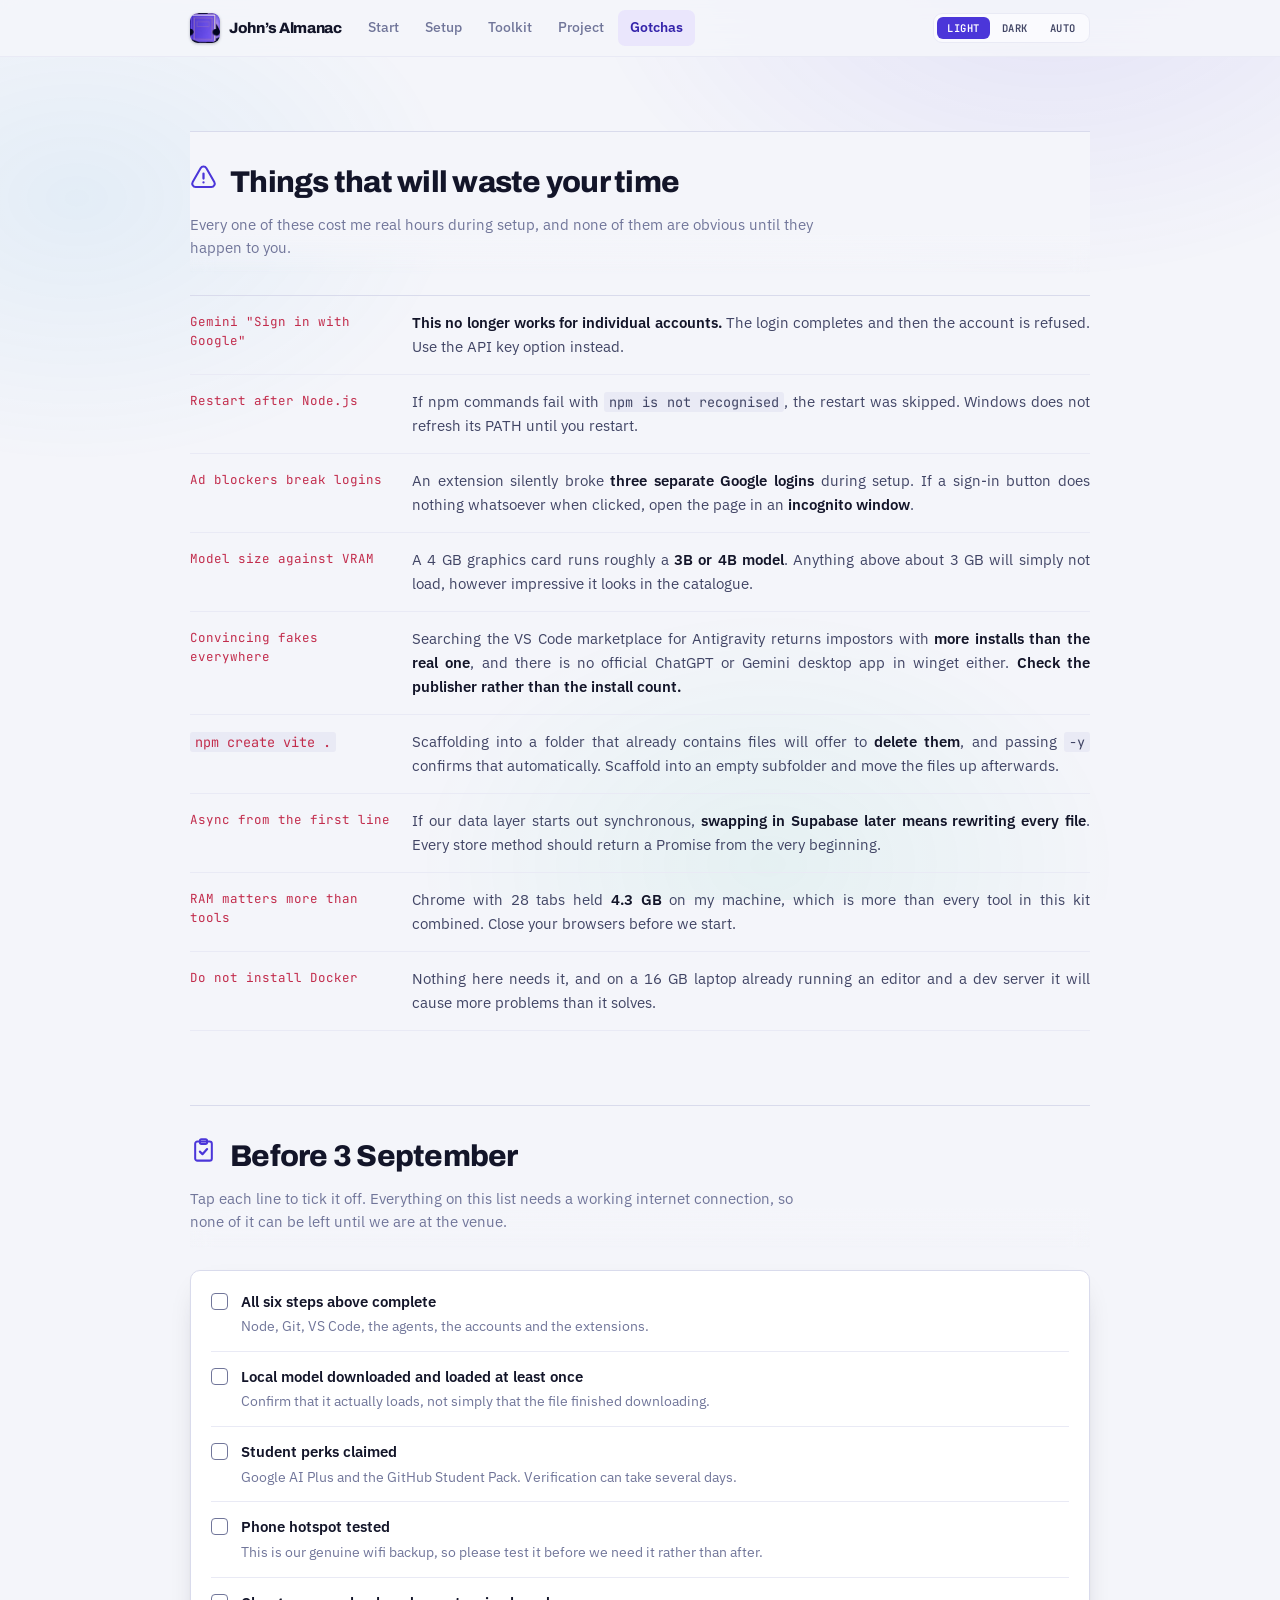
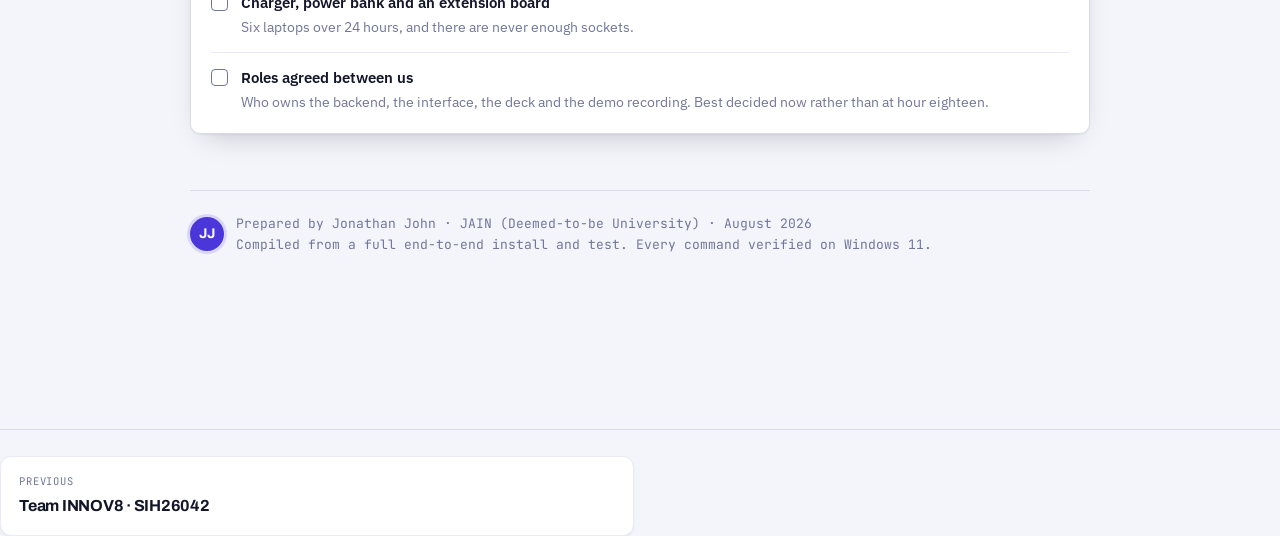
==== gotchas.html @ 38671e33 "Show the reader on phones too It was hidden below 880px on the assumption a phone needed the width f" ====
<!doctype html>
<html lang="en" data-theme="light">
<head>
<meta charset="utf-8">
<meta name="viewport" content="width=device-width, initial-scale=1">
<title>Things that will waste your time</title>
<meta name="description" content="The traps that cost hours, and the checklist to clear before the hackathon starts.">
<meta name="author" content="Jonathan John">
<meta name="color-scheme" content="light dark">
<link rel="canonical" href="https://jonathanjohn95001.github.io/sih-team-kit/gotchas.html">
<meta property="og:type" content="website">
<meta property="og:site_name" content="John’s Almanac">
<meta property="og:url" content="https://jonathanjohn95001.github.io/sih-team-kit/gotchas.html">
<meta property="og:title" content="John’s Almanac · Gotchas">
<meta property="og:description" content="The traps that quietly eat a hackathon, and the checklist to clear before the clock starts.">
<meta property="og:image" content="https://jonathanjohn95001.github.io/sih-team-kit/assets/gotchas.jpg">
<meta property="og:image:secure_url" content="https://jonathanjohn95001.github.io/sih-team-kit/assets/gotchas.jpg">
<meta property="og:image:type" content="image/jpeg">
<meta property="og:image:width" content="1200">
<meta property="og:image:height" content="1200">
<meta property="og:image:alt" content="John’s Almanac, a universal hackathon setup guide">
<meta name="twitter:card" content="summary_large_image">
<meta name="twitter:title" content="John’s Almanac · Gotchas">
<meta name="twitter:description" content="The traps that quietly eat a hackathon, and the checklist to clear before the clock starts.">
<meta name="twitter:image" content="https://jonathanjohn95001.github.io/sih-team-kit/assets/gotchas-wide.jpg">
<meta name="theme-color" content="#0F1124">
<link rel="icon" type="image/png" href="./assets/favicon.png">
<link rel="apple-touch-icon" href="./assets/logo.png">
<link rel="preconnect" href="https://fonts.googleapis.com">
<link rel="preconnect" href="https://fonts.gstatic.com" crossorigin>
<link rel="stylesheet" href="https://fonts.googleapis.com/css2?family=Archivo:wght@500;600;700;800&family=IBM+Plex+Sans:ital,wght@0,400;0,500;0,600;1,400&family=JetBrains+Mono:wght@400;500;600&display=swap">
<link rel="stylesheet" href="./assets/almanac.css?v=388b3c0a">
<style>
  /* The masthead backdrop is 100vw, which counts the scrollbar, so
     without this the page scrolls sideways by the scrollbar width. */
  *,*::before,*::after { box-sizing:border-box; }
  html { -webkit-text-size-adjust:100%; overflow-x:clip; }
  body { margin:0; overflow-x:clip; }
  img { max-width:100%; }
</style>
<script>
/* Before first paint, so no flash of the wrong theme. */
(function () {
  var m; try { m = localStorage.getItem('almanac-theme'); } catch (e) {}
  if (m !== 'auto') document.documentElement.setAttribute('data-theme', m === 'dark' ? 'dark' : 'light');
})();
</script>
</head>
<body>

<svg width="0" height="0" style="position:absolute" aria-hidden="true"><defs>
  <symbol id="s-trap" viewBox="0 0 24 24"><path d="M9.4 4.6a3 3 0 0 1 5.2 0l7 12.2a3 3 0 0 1-2.6 4.5H5a3 3 0 0 1-2.6-4.5Z" fill="none" stroke="currentColor" stroke-width="1.8" stroke-linejoin="round"/><path d="M12 9.4v4.4M12 17.2v.1" fill="none" stroke="currentColor" stroke-width="2" stroke-linecap="round"/></symbol>
  <symbol id="s-clip" viewBox="0 0 24 24"><rect x="4.6" y="4" width="14.8" height="17" rx="2" fill="none" stroke="currentColor" stroke-width="1.8"/><rect x="8.8" y="1.9" width="6.4" height="4.2" rx="1.4" fill="none" stroke="currentColor" stroke-width="1.8"/><path d="m8.8 13 2.3 2.3 4.1-4.6" fill="none" stroke="currentColor" stroke-width="1.9" stroke-linecap="round" stroke-linejoin="round"/></symbol>
</defs></svg>

<div class="topbar">
  <div class="topbar-in">
    <a class="mark" href="./"><img src="./assets/logo-64.png" alt="" width="30" height="30" decoding="async">John&rsquo;s Almanac</a>
    <nav class="nav">
      <a href="./">Start</a>
      <a href="./setup.html">Setup</a>
      <a href="./toolkit.html">Toolkit</a>
      <a href="./project.html">Project</a>
      <a href="./gotchas.html" aria-current="page">Gotchas</a>
    </nav>
    <div class="themer" role="group" aria-label="Colour theme">
      <button type="button" data-set="light" aria-pressed="true">Light</button>
      <button type="button" data-set="dark"  aria-pressed="false">Dark</button>
      <button type="button" data-set="auto"  aria-pressed="false">Auto</button>
    </div>
  </div>
</div>

<div class="wrap">
  <div class="shead" id="gotchas">
    <h2><svg class="sico"><use href="#s-trap"/></svg> Things that will waste your time</h2>
    <p>Every one of these cost me real hours during setup, and none of them are obvious until they happen to you.</p>
  </div>

  <div class="gotchas">
    <div class="gotcha"><div class="gk">Gemini "Sign in with Google"</div><div class="gv"><b>This no longer works for individual accounts.</b> The login completes and then the account is refused. Use the API key option instead.</div></div>
    <div class="gotcha"><div class="gk">Restart after Node.js</div><div class="gv">If npm commands fail with <code>npm is not recognised</code>, the restart was skipped. Windows does not refresh its PATH until you restart.</div></div>
    <div class="gotcha"><div class="gk">Ad blockers break logins</div><div class="gv">An extension silently broke <b>three separate Google logins</b> during setup. If a sign-in button does nothing whatsoever when clicked, open the page in an <b>incognito window</b>.</div></div>
    <div class="gotcha"><div class="gk">Model size against VRAM</div><div class="gv">A 4 GB graphics card runs roughly a <b>3B or 4B model</b>. Anything above about 3 GB will simply not load, however impressive it looks in the catalogue.</div></div>
    <div class="gotcha"><div class="gk">Convincing fakes everywhere</div><div class="gv">Searching the VS Code marketplace for Antigravity returns impostors with <b>more installs than the real one</b>, and there is no official ChatGPT or Gemini desktop app in winget either. <b>Check the publisher rather than the install count.</b></div></div>
    <div class="gotcha"><div class="gk"><code>npm create vite .</code></div><div class="gv">Scaffolding into a folder that already contains files will offer to <b>delete them</b>, and passing <code>-y</code> confirms that automatically. Scaffold into an empty subfolder and move the files up afterwards.</div></div>
    <div class="gotcha"><div class="gk">Async from the first line</div><div class="gv">If our data layer starts out synchronous, <b>swapping in Supabase later means rewriting every file</b>. Every store method should return a Promise from the very beginning.</div></div>
    <div class="gotcha"><div class="gk">RAM matters more than tools</div><div class="gv">Chrome with 28 tabs held <b>4.3 GB</b> on my machine, which is more than every tool in this kit combined. Close your browsers before we start.</div></div>
    <div class="gotcha"><div class="gk">Do not install Docker</div><div class="gv">Nothing here needs it, and on a 16 GB laptop already running an editor and a dev server it will cause more problems than it solves.</div></div>
  </div>




  <div class="shead" id="checklist">
    <h2><svg class="sico"><use href="#s-clip"/></svg> Before 3 September</h2>
    <p>Tap each line to tick it off. Everything on this list needs a working internet connection, so none of it can be left until we are at the venue.</p>
  </div>

  <div class="final" id="finalList">
    <div class="fitem" data-f="1"><span class="fbox">✓</span><span class="flabel"><b>All six steps above complete</b><span class="why">Node, Git, VS Code, the agents, the accounts and the extensions.</span></span></div>
    <div class="fitem" data-f="2"><span class="fbox">✓</span><span class="flabel"><b>Local model downloaded and loaded at least once</b><span class="why">Confirm that it actually loads, not simply that the file finished downloading.</span></span></div>
    <div class="fitem" data-f="3"><span class="fbox">✓</span><span class="flabel"><b>Student perks claimed</b><span class="why">Google AI Plus and the GitHub Student Pack. Verification can take several days.</span></span></div>
    <div class="fitem" data-f="4"><span class="fbox">✓</span><span class="flabel"><b>Phone hotspot tested</b><span class="why">This is our genuine wifi backup, so please test it before we need it rather than after.</span></span></div>
    <div class="fitem" data-f="5"><span class="fbox">✓</span><span class="flabel"><b>Charger, power bank and an extension board</b><span class="why">Six laptops over 24 hours, and there are never enough sockets.</span></span></div>
    <div class="fitem" data-f="6"><span class="fbox">✓</span><span class="flabel"><b>Roles agreed between us</b><span class="why">Who owns the backend, the interface, the deck and the demo recording. Best decided now rather than at hour eighteen.</span></span></div>
  </div>

  <div class="foot">
    <span class="avatar">JJ</span>
    <p>Prepared by Jonathan John · JAIN (Deemed-to-be University) · August 2026<br>Compiled from a full end-to-end install and test. Every command verified on Windows 11.</p>
  </div>

</div>


<script>
(function () {
  var root = document.documentElement;
  var btns = document.querySelectorAll('.themer button');
  function paint(mode) {
    if (mode === 'auto') root.removeAttribute('data-theme');
    else root.setAttribute('data-theme', mode);
    btns.forEach(function (b) { b.setAttribute('aria-pressed', String(b.dataset.set === mode)); });
  }
  btns.forEach(function (b) {
    b.addEventListener('click', function () {
      paint(b.dataset.set);
      /* only a real click is remembered, so the default stays light */
      try { localStorage.setItem('almanac-theme', b.dataset.set); } catch (e) {}
    });
  });
  var saved;
  try { saved = localStorage.getItem('almanac-theme'); } catch (e) {}
  paint(saved === 'auto' || saved === 'dark' ? saved : 'light');
})();
</script>
<script>
(function () {
  var reduce = matchMedia('(prefers-reduced-motion: reduce)').matches;
  var root = document.documentElement;

  /* Spotlight - one listener for the whole page, coalesced into a frame. */
  var pending = null;
  document.addEventListener('pointermove', function (e) {
    var card = e.target.closest && e.target.closest('.mini, .tile');
    if (!card) return;
    pending = [card, e];
    requestAnimationFrame(function () {
      if (!pending) return;
      var c = pending[0], ev = pending[1], r = c.getBoundingClientRect();
      var px = (ev.clientX - r.left) / r.width, py = (ev.clientY - r.top) / r.height;
      c.style.setProperty('--mx', (px * 100) + '%');
      c.style.setProperty('--my', (py * 100) + '%');
      if (!reduce) {
        /* +-5 degrees. Enough to read as depth, not enough to hurt the text. */
        c.style.setProperty('--ry', ((px - 0.5) * 10).toFixed(2) + 'deg');
        c.style.setProperty('--rx', ((0.5 - py) * 10).toFixed(2) + 'deg');
      }
      pending = null;
    });
  }, {passive: true});

  document.addEventListener('pointerout', function (e) {
    var card = e.target.closest && e.target.closest('.mini, .tile');
    if (!card || card.contains(e.relatedTarget)) return;
    card.style.setProperty('--rx', '0deg');
    card.style.setProperty('--ry', '0deg');
  }, {passive: true});

  /* Reveal - only ever hides things when we can also reveal them. */
  /* Same reasoning: no reveal-on-scroll on a phone. */
  if (reduce || innerWidth < 760 || !('IntersectionObserver' in window)) return;
  root.classList.add('js-reveal');
  var items = document.querySelectorAll('.mini, .stepcard, .dstep, .wrow');
  items.forEach(function (el) { el.classList.add('rv'); });
  var io = new IntersectionObserver(function (entries) {
    entries.forEach(function (en) {
      if (!en.isIntersecting) return;
      en.target.classList.add('in');
      io.unobserve(en.target);
    });
  }, {rootMargin: '0px 0px -8% 0px', threshold: 0.06});
  items.forEach(function (el) { io.observe(el); });

  /* Anything already on screen at load should not wait to fade in. */
  requestAnimationFrame(function () {
    items.forEach(function (el) {
      if (el.getBoundingClientRect().top < innerHeight) el.classList.add('in');
    });
  });
})();
</script>
<script>
/* Swap roles by dragging, or by tapping one name then another.
   Both exist because drag and drop does nothing on a touchscreen, and
   this page is read on phones as much as laptops. */
(function () {
  var table = document.getElementById('roles');
  if (!table) return;                       /* other pages share this bundle */

  var KEY = 'innov8-roles';
  var cells = [].slice.call(table.querySelectorAll('.who'));
  var start = cells.map(function (c) { return c.textContent; });
  var picked = null;

  function save() {
    try { localStorage.setItem(KEY, JSON.stringify(cells.map(function (c) { return c.textContent; }))); } catch (e) {}
  }
  function restore() {
    var v; try { v = JSON.parse(localStorage.getItem(KEY) || 'null'); } catch (e) {}
    if (Array.isArray(v) && v.length === cells.length &&
        v.slice().sort().join() === start.slice().sort().join()) {
      cells.forEach(function (c, i) { c.textContent = v[i]; });
    }
  }
  function swap(a, b) {
    if (!a || !b || a === b) return;
    var t = a.textContent; a.textContent = b.textContent; b.textContent = t;
    save();
  }
  function clearPick() {
    if (picked) picked.classList.remove('picked');
    picked = null;
  }

  cells.forEach(function (cell) {
    cell.addEventListener('click', function () {
      if (!picked) { picked = cell; cell.classList.add('picked'); return; }
      swap(picked, cell); clearPick();
    });

    cell.addEventListener('dragstart', function (e) {
      picked = cell; cell.classList.add('dragging');
      e.dataTransfer.effectAllowed = 'move';
      e.dataTransfer.setData('text/plain', cell.dataset.slot);
    });
    cell.addEventListener('dragend', function () {
      cell.classList.remove('dragging'); clearPick();
      cells.forEach(function (c) { c.classList.remove('over'); });
    });
    cell.addEventListener('dragover', function (e) {
      e.preventDefault(); e.dataTransfer.dropEffect = 'move'; cell.classList.add('over');
    });
    cell.addEventListener('dragleave', function () { cell.classList.remove('over'); });
    cell.addEventListener('drop', function (e) {
      e.preventDefault(); cell.classList.remove('over');
      swap(picked, cell); clearPick();
    });
  });

  document.getElementById('rolesReset').addEventListener('click', function () {
    cells.forEach(function (c, i) { c.textContent = start[i]; });
    clearPick(); save();
  });

  restore();
})();
</script>

  <nav class="pager">
    <a class="pg pg-prev" href="./project.html"><span>Previous</span><b>Team INNOV8 · SIH26042</b></a>
  </nav>

</div>

<script>

/* Runs before first paint so the page never flashes the wrong theme.
   Default is light; "auto" (follow the OS) is opt-in via the toggle. */
(function () {
  var m;
  try { m = localStorage.getItem('almanac-theme'); } catch (e) {}
  if (m !== 'auto') document.documentElement.setAttribute('data-theme', m === 'dark' ? 'dark' : 'light');
})();

</script>
<script>

(function () {
  var root = document.documentElement;
  var btns = document.querySelectorAll('.themer button');
  function paint(mode) {
    if (mode === 'auto') root.removeAttribute('data-theme');
    else root.setAttribute('data-theme', mode);
    btns.forEach(function (b) { b.setAttribute('aria-pressed', String(b.dataset.set === mode)); });
  }
  btns.forEach(function (b) {
    b.addEventListener('click', function () {
      paint(b.dataset.set);
      /* only a real click is remembered, so the default stays light */
      try { localStorage.setItem('almanac-theme', b.dataset.set); } catch (e) {}
    });
  });
  var saved;
  try { saved = localStorage.getItem('almanac-theme'); } catch (e) {}
  paint(saved === 'auto' || saved === 'dark' ? saved : 'light');
})();

</script>
<script>

(function () {
  var reduce = matchMedia('(prefers-reduced-motion: reduce)').matches;
  var root = document.documentElement;

  /* Spotlight - one listener for the whole page, coalesced into a frame. */
  var pending = null;
  document.addEventListener('pointermove', function (e) {
    var card = e.target.closest && e.target.closest('.mini, .tile');
    if (!card) return;
    pending = [card, e];
    requestAnimationFrame(function () {
      if (!pending) return;
      var c = pending[0], ev = pending[1], r = c.getBoundingClientRect();
      var px = (ev.clientX - r.left) / r.width, py = (ev.clientY - r.top) / r.height;
      c.style.setProperty('--mx', (px * 100) + '%');
      c.style.setProperty('--my', (py * 100) + '%');
      if (!reduce) {
        /* +-5 degrees. Enough to read as depth, not enough to hurt the text. */
        c.style.setProperty('--ry', ((px - 0.5) * 10).toFixed(2) + 'deg');
        c.style.setProperty('--rx', ((0.5 - py) * 10).toFixed(2) + 'deg');
      }
      pending = null;
    });
  }, {passive: true});

  document.addEventListener('pointerout', function (e) {
    var card = e.target.closest && e.target.closest('.mini, .tile');
    if (!card || card.contains(e.relatedTarget)) return;
    card.style.setProperty('--rx', '0deg');
    card.style.setProperty('--ry', '0deg');
  }, {passive: true});

  /* Reveal - only ever hides things when we can also reveal them. */
  /* Same reasoning: no reveal-on-scroll on a phone. */
  if (reduce || innerWidth < 760 || !('IntersectionObserver' in window)) return;
  root.classList.add('js-reveal');
  var items = document.querySelectorAll('.mini, .stepcard, .dstep, .wrow');
  items.forEach(function (el) { el.classList.add('rv'); });
  var io = new IntersectionObserver(function (entries) {
    entries.forEach(function (en) {
      if (!en.isIntersecting) return;
      en.target.classList.add('in');
      io.unobserve(en.target);
    });
  }, {rootMargin: '0px 0px -8% 0px', threshold: 0.06});
  items.forEach(function (el) { io.observe(el); });

  /* Anything already on screen at load should not wait to fade in. */
  requestAnimationFrame(function () {
    items.forEach(function (el) {
      if (el.getBoundingClientRect().top < innerHeight) el.classList.add('in');
    });
  });
})();

</script>
<script>

/* Swap roles by dragging, or by tapping one name then another.
   Both exist because drag and drop does nothing on a touchscreen, and
   this page is read on phones as much as laptops. */
(function () {
  var table = document.getElementById('roles');
  if (!table) return;                       /* other pages share this bundle */

  var KEY = 'innov8-roles';
  var cells = [].slice.call(table.querySelectorAll('.who'));
  var start = cells.map(function (c) { return c.textContent; });
  var picked = null;

  function save() {
    try { localStorage.setItem(KEY, JSON.stringify(cells.map(function (c) { return c.textContent; }))); } catch (e) {}
  }
  function restore() {
    var v; try { v = JSON.parse(localStorage.getItem(KEY) || 'null'); } catch (e) {}
    if (Array.isArray(v) && v.length === cells.length &&
        v.slice().sort().join() === start.slice().sort().join()) {
      cells.forEach(function (c, i) { c.textContent = v[i]; });
    }
  }
  function swap(a, b) {
    if (!a || !b || a === b) return;
    var t = a.textContent; a.textContent = b.textContent; b.textContent = t;
    save();
  }
  function clearPick() {
    if (picked) picked.classList.remove('picked');
    picked = null;
  }

  cells.forEach(function (cell) {
    cell.addEventListener('click', function () {
      if (!picked) { picked = cell; cell.classList.add('picked'); return; }
      swap(picked, cell); clearPick();
    });

    cell.addEventListener('dragstart', function (e) {
      picked = cell; cell.classList.add('dragging');
      e.dataTransfer.effectAllowed = 'move';
      e.dataTransfer.setData('text/plain', cell.dataset.slot);
    });
    cell.addEventListener('dragend', function () {
      cell.classList.remove('dragging'); clearPick();
      cells.forEach(function (c) { c.classList.remove('over'); });
    });
    cell.addEventListener('dragover', function (e) {
      e.preventDefault(); e.dataTransfer.dropEffect = 'move'; cell.classList.add('over');
    });
    cell.addEventListener('dragleave', function () { cell.classList.remove('over'); });
    cell.addEventListener('drop', function (e) {
      e.preventDefault(); cell.classList.remove('over');
      swap(picked, cell); clearPick();
    });
  });

  document.getElementById('rolesReset').addEventListener('click', function () {
    cells.forEach(function (c, i) { c.textContent = start[i]; });
    clearPick(); save();
  });

  restore();
})();

</script>
</body>
</html>
---- assets/almanac.css ----
:root {
    --paper:#F4F5FA; --card:#FFFFFF; --raise:#FAFAFE;
    --ink:#131529; --ink-soft:#414565; --ink-faint:#71769A;
    --rule:#D9DBEC; --rule-soft:#E9EAF5;
    --accent:#4B36D9; --accent-ink:#3524AB; --accent-wash:#EAE6FC;
    --req:#C22C4C; --req-wash:#FBE9ED;
    --ok:#147F5C; --ok-wash:#E2F2EC;
    --term-bg:#111528; --term-ink:#DCDDF2; --term-pre:#9E8CFF;
    --mono-mark:#131529;
    --shadow-sm:0 1px 2px rgba(19,21,41,.07);
    --shadow:0 1px 2px rgba(19,21,41,.05), 0 12px 30px -16px rgba(19,21,41,.30);
    --f-display:'Archivo','Helvetica Neue',Arial,sans-serif;
    --f-body:'IBM Plex Sans',system-ui,-apple-system,'Segoe UI',sans-serif;
    --f-mono:'JetBrains Mono','IBM Plex Mono',ui-monospace,Consolas,monospace;
  }
  @media (prefers-color-scheme: dark) {
    :root:not([data-theme="light"]) {
      --paper:#0D0F1C; --card:#171A2E; --raise:#1D2138;
      --ink:#EDEEF8; --ink-soft:#B3B7D4; --ink-faint:#8085A8;
      --rule:#2A2E4A; --rule-soft:#20243B;
      --accent:#A594FF; --accent-ink:#C4B8FF; --accent-wash:#241F47;
      --req:#F0899F; --req-wash:#301A22;
      --ok:#5FC5A0; --ok-wash:#12291F;
      --term-bg:#080A18; --term-ink:#D6D8EE; --term-pre:#A594FF;
      --mono-mark:#EDEEF8;
      --shadow-sm:0 1px 2px rgba(0,0,0,.5);
      --shadow:0 1px 2px rgba(0,0,0,.5), 0 12px 30px -16px rgba(0,0,0,.8);
    }
  }
  :root[data-theme="dark"] {
    --paper:#0D0F1C; --card:#171A2E; --raise:#1D2138;
    --ink:#EDEEF8; --ink-soft:#B3B7D4; --ink-faint:#8085A8;
    --rule:#2A2E4A; --rule-soft:#20243B;
    --accent:#A594FF; --accent-ink:#C4B8FF; --accent-wash:#241F47;
    --req:#F0899F; --req-wash:#301A22;
    --ok:#5FC5A0; --ok-wash:#12291F;
    --term-bg:#080A18; --term-ink:#D6D8EE; --term-pre:#A594FF;
    --mono-mark:#EDEEF8;
    --shadow-sm:0 1px 2px rgba(0,0,0,.5);
    --shadow:0 1px 2px rgba(0,0,0,.5), 0 12px 30px -16px rgba(0,0,0,.8);
  }

  * { box-sizing:border-box; }
  html { scroll-behavior:smooth; scroll-padding-top:92px; overflow-x:clip; }
  @media (prefers-reduced-motion:reduce){ html{scroll-behavior:auto} *{transition:none!important} }

  body { margin:0; background:var(--paper); color:var(--ink); font-family:var(--f-body);
         font-size:16px; line-height:1.62; -webkit-font-smoothing:antialiased; }
  .wrap { max-width:940px; margin:0 auto; padding:0 20px 110px; }

  .logo { width:24px; height:24px; flex:0 0 auto; display:block; }
  .logo-sm { width:18px; height:18px; }
  .logo-lg { width:30px; height:30px; }
  /* card headers use a neutral outline mark so they never duplicate the
     brand logo of the first item inside the card */
  .hico { width:20px; height:20px; flex:0 0 auto; color:var(--accent); }

  /* progress */
  .topbar { position:sticky; top:0; z-index:40; background:color-mix(in srgb,var(--paper) 86%,transparent);
            backdrop-filter:blur(10px); border-bottom:1px solid var(--rule); }
  .topbar-in { max-width:940px; margin:0 auto; padding:11px 20px; display:flex; align-items:center; gap:14px; }
  .track { flex:1; height:7px; background:var(--rule-soft); border-radius:99px; overflow:hidden; }
  .bar { height:100%; width:0%; background:var(--accent); border-radius:99px; transition:width .35s ease; }
  .pct { font-family:var(--f-mono); font-size:12.5px; color:var(--ink-soft);
         font-variant-numeric:tabular-nums; white-space:nowrap; font-weight:500; }
  .reset { font-family:var(--f-mono); font-size:11px; color:var(--ink-faint); background:none;
           border:1px solid var(--rule); border-radius:4px; padding:3px 8px; cursor:pointer; }
  .reset:hover { color:var(--ink); border-color:var(--ink-faint); }


  /* theme toggle, sits in the masthead corner */
  .themer { position:absolute; top:20px; right:0; display:flex; gap:2px; padding:3px;
            border-radius:9px; background:rgba(255,255,255,.09);
            border:1px solid rgba(255,255,255,.16); z-index:2; }
  .themer button { appearance:none; border:0; cursor:pointer; background:transparent;
                   font-family:var(--f-mono); font-size:10.5px; letter-spacing:.06em;
                   text-transform:uppercase; color:rgba(237,238,248,.62);
                   padding:5px 11px; border-radius:6px; line-height:1;
                   transition:background .15s, color .15s; }
  .themer button:hover { color:#EDEEF8; }
  .themer button[aria-pressed="true"] { background:#EDEEF8; color:#131529; font-weight:600; }
  @media (max-width:640px) { .themer { position:static; margin:0 0 22px; width:max-content; } }

  /* masthead */
  .masthead {
    position:relative; padding:66px 0 54px; margin-bottom:40px; color:#EDEEF8;
    isolation:isolate;
  }
  .masthead::before {
    content:''; position:absolute; z-index:-1; inset:0;
    left:50%; width:100vw; transform:translateX(-50%);
    background:
      radial-gradient(90rem 40rem at 78% -10%, #2C1F6B 0%, transparent 62%),
      radial-gradient(60rem 30rem at 8% 110%, #1B2A6B 0%, transparent 60%),
      #0F1124;
  }
  /* Aurora, after Aceternity's masthead treatment. A slow second layer
     over the static gradient - 34s, so it reads as depth, not motion. */
  .masthead::before { animation:aurora 34s ease-in-out infinite alternate; }
  @keyframes aurora {
    0%   { filter:hue-rotate(0deg)   saturate(1);    transform:translateX(-50%) scale(1); }
    50%  { filter:hue-rotate(-14deg) saturate(1.18); transform:translateX(-50%) scale(1.06); }
    100% { filter:hue-rotate(10deg)  saturate(1.05); transform:translateX(-50%) scale(1.02); }
  }
  /* The title carries three motions at once: colour travelling through
     the letters, a specular band sweeping across them, and a slow
     breath in the glow. Each is unhurried on its own, so the three
     together still read as calm. */
  .masthead h1 {
    position:relative; display:inline-block;
    background-image:linear-gradient(100deg,
      #FFFFFF 0%, #D6CDFF 16%, #8FA6FF 32%, #6FE7D0 48%,
      #8FA6FF 64%, #D6CDFF 82%, #FFFFFF 100%);
    background-size:300% 100%;
    -webkit-background-clip:text; background-clip:text; color:transparent;
    animation:settle .8s cubic-bezier(.2,.7,.3,1) both,
              sheen 13s linear .8s infinite,
              breathe 7s ease-in-out .8s infinite alternate;
  }
  @keyframes sheen { from { background-position:0% 50% } to { background-position:300% 50% } }
  @keyframes breathe {
    from { filter:drop-shadow(0 0 0 rgba(150,170,255,0)); }
    to   { filter:drop-shadow(0 3px 22px rgba(140,160,255,.45)); }
  }

  /* The glint. A narrow band of light crossing the glyphs, clipped to
     the text so it lights the letters rather than the box behind. */
  .masthead h1::after {
    content:attr(data-text); position:absolute; left:0; top:0; pointer-events:none;
    background-image:linear-gradient(105deg,
      transparent 40%, rgba(255,255,255,.95) 50%, transparent 60%);
    background-size:300% 100%; background-repeat:no-repeat;
    -webkit-background-clip:text; background-clip:text; color:transparent;
    animation:glint 6.5s ease-in-out 1.4s infinite;
  }
  @keyframes glint {
    0%       { background-position:170% 50%; opacity:0 }
    10%      { opacity:1 }
    45%,100% { background-position:-70% 50%; opacity:0 }
  }

  /* The masthead settles in on load instead of simply being there. */
  .masthead .eyebrow, .masthead .byline, .masthead .standfirst, .masthead .facts {
    animation:settle .75s cubic-bezier(.2,.7,.3,1) both; }
  .masthead .eyebrow    { animation-delay:.02s }
  .masthead .byline     { animation-delay:.16s }
  .masthead .standfirst { animation-delay:.22s }
  .masthead .facts      { animation-delay:.3s }
  @keyframes settle { from { opacity:0; transform:translateY(14px) } }

  /* Spotlight: the card lights up under the cursor. Coordinates come from
     one delegated listener, written into --mx/--my. */
  .mini, .tile { position:relative; }
  .mini::before, .tile::before {
    content:''; position:absolute; inset:0; border-radius:inherit; pointer-events:none;
    opacity:0; transition:opacity .35s ease; z-index:0;
    background:radial-gradient(16rem 16rem at var(--mx,50%) var(--my,50%),
               color-mix(in srgb, var(--accent) 13%, transparent) 0%, transparent 62%); }
  .mini:hover::before, .tile:hover::before { opacity:1; }
  .mini > *, .tile > * { position:relative; z-index:1; }
  .mini, .tile { transition:transform .3s cubic-bezier(.2,.7,.3,1), box-shadow .3s ease, border-color .3s ease; }

  /* ============ Scroll-scrubbed motion ===============================
     The Apple and car-configurator feel comes from tying motion to
     scroll POSITION rather than firing it once on entry, so the page
     responds continuously as you move and reverses when you scroll
     back. animation-timeline does this natively, with no library.

     Everything here sits behind @supports, so browsers without it keep
     the IntersectionObserver reveal and lose nothing. ---------------- */
  @supports (animation-timeline: view()) {

    /* The observer reveal would fight the scrubbed version, so stand it
       down where the scrubbed one runs. */
    html.js-reveal .rv { opacity:1; transform:none; transition:none; }

    .grid, .dash, .steps, .dflow { perspective:1500px; }

    /* Cards rise, scale and unrotate as they travel up the viewport. */
    .mini, .stepcard, .dstep, .wrow {
      animation:arrive linear both;
      animation-timeline:view();
      animation-range:entry 0% entry 78%;
    }
    @keyframes arrive {
      from { opacity:0; transform:translateY(52px) scale(.93) rotateX(9deg); }
      to   { opacity:1; transform:none; }
    }

    /* Section titles track in, letter-spacing closing as they settle. */
    .shead h2 {
      animation:trackin linear both;
      animation-timeline:view();
      animation-range:entry 0% entry 72%;
    }
    @keyframes trackin {
      from { opacity:0; letter-spacing:.16em; transform:translateY(22px); }
      to   { opacity:1; letter-spacing:-.015em; transform:none; }
    }

    /* The hero recedes as you leave it, the way a product page hands
       the screen over to the next section. */
    .masthead {
      animation:recede linear both;
      animation-timeline:view();
      animation-range:exit 0% exit 100%;
    }
    @keyframes recede {
      from { opacity:1; transform:none; filter:blur(0); }
      to   { opacity:.3; transform:translateY(-34px) scale(.965); filter:blur(3px); }
    }

    /* Emblems settle last, a beat behind their card. */
    .lrow .logo {
      animation:strike linear both;
      animation-timeline:view();
      animation-range:entry 5% entry 85%;
    }
    @keyframes strike {
      from { opacity:0; transform:scale(.5) rotate(-24deg); }
      to   { opacity:1; transform:none; }
    }

    /* The aurora field drifts against the scroll, for parallax depth. */
    body::before {
      animation:field 40s ease-in-out infinite alternate, parallax linear both;
      animation-timeline:auto, scroll();
    }
    @keyframes parallax { to { transform:translate3d(0, -9%, 0) scale(1.2); } }

    /* ---- Product-page panels -----------------------------------
       Three moves lifted from phone and car launch pages.

       One: the slab. A block enters slightly rotated and off-axis,
       then straightens as it reaches reading position, so it feels
       like it is being set down rather than sliding in flat. */
    .grid.grid-2, .steps, .stk-wrap {
      animation:slab linear both;
      animation-timeline:view();
      animation-range:entry 0% entry 92%;
      transform-origin:50% 100%;
    }
    @keyframes slab {
      from { opacity:.35; transform:perspective(1600px) rotateX(11deg) rotateZ(-1.1deg)
                                    translateY(64px) scale(.94); }
      to   { opacity:1;   transform:perspective(1600px) rotateX(0) rotateZ(0)
                                    translateY(0) scale(1); }
    }

    /* Two: the pin. Section headings hold at the top while their cards
       travel past, the way a product page keeps the claim on screen
       while the evidence scrolls under it. */
    .shead {
      position:sticky; top:74px; z-index:3;
      background:linear-gradient(var(--paper) 72%, transparent);
      backdrop-filter:blur(10px); -webkit-backdrop-filter:blur(10px);
      padding-bottom:14px;
    }
    /* Released once its own section is done, so headings never stack. */
    .shead { animation:slab linear both, unpin linear both;
             animation-timeline:view(), view();
             animation-range:entry 0% entry 92%, exit 0% exit 100%; }
    @keyframes unpin { to { opacity:0; transform:translateY(-18px) scale(.97); } }

    /* Phones get none of the pinning. A sticky heading costs real
       estate a small screen cannot spare, and the unpin fade can leave
       the last section on a page faded out, which is how the offline AI
       heading vanished on mobile. Reveal still runs, nothing else. */
    /* Phones get no scroll-linked motion at all. Content that moves as
       you scroll fights the scroll on a touchscreen, where the finger is
       already doing the moving, and it costs frames on the hardware most
       likely to be reading this. Ambient motion stays; anything tied to
       scroll position goes. */
    @media (max-width:760px) {
      .shead { position:static; backdrop-filter:none; -webkit-backdrop-filter:none;
               background:none; }
      .shead, .shead h2, .masthead,
      .mini, .stepcard, .dstep, .wrow,
      .grid.grid-2, .steps, .stk-wrap,
      .stk tbody tr, .lrow .logo {
        animation:none !important;
        opacity:1 !important;
        transform:none !important;
        translate:none !important;
        filter:none !important;
        letter-spacing:normal;
      }
      /* the field keeps drifting, it just stops tracking the scroll */
      body::before { animation:field 40s ease-in-out infinite alternate;
                     animation-timeline:auto; }
    }

    /* Three: depth on the emblem as its row passes, so the medallion
       and the words it belongs to travel at different rates. */
    .lrow .logo { animation:strike linear both, lift linear both;
                  animation-timeline:view(), view();
                  animation-range:entry 5% entry 85%, entry 0% cover 100%; }
    @keyframes lift { from { translate:0 9px } to { translate:0 -9px } }

    /* The stack table fills in row by row as it passes. */
    .stk tbody tr {
      animation:rowin linear both;
      animation-timeline:view();
      animation-range:entry 0% entry 65%;
    }
    @keyframes rowin {
      from { opacity:0; transform:translateX(-14px); }
      to   { opacity:1; transform:none; }
    }
  }

  /* Motion off means motion off, including the scrubbed kind. */
  @media (prefers-reduced-motion:reduce) {
    @supports (animation-timeline: view()) {
      .mini, .stepcard, .dstep, .wrow, .shead h2, .masthead, .shead,
      .grid.grid-2, .steps, .stk-wrap, .lrow .logo, .stk tbody tr, body::before {
        animation:none; opacity:1; transform:none; filter:none;
        letter-spacing:normal; translate:none;
      }
      .shead { position:static; backdrop-filter:none; }
    }
  }

  /* ---- Aurora text ------------------------------------------------
     A colour cycling through the words, from the project's landing
     screen. Used sparingly: if every line glows, none of them reads as
     important. Reserved for the claims that actually carry the page. */
  .aur {
    background-image:linear-gradient(100deg,
      var(--aur-1) 0%, var(--aur-2) 26%, var(--aur-3) 52%, var(--aur-2) 74%, var(--aur-1) 100%);
    background-size:280% 100%;
    -webkit-background-clip:text; background-clip:text;
    color:transparent; font-weight:700;
    animation:aurtext 11s linear infinite;
  }
  @keyframes aurtext { from { background-position:0% 50% } to { background-position:280% 50% } }
  :root { --aur-1:#5B3FD6; --aur-2:#1878C4; --aur-3:#0F9E77; }
  @media (prefers-color-scheme: dark) { :root:not([data-theme="light"]) {
    --aur-1:#C0B4FF; --aur-2:#7FC4FF; --aur-3:#68E6C4; } }
  :root[data-theme="dark"] { --aur-1:#C0B4FF; --aur-2:#7FC4FF; --aur-3:#68E6C4; }
  /* Selecting the text has to reveal it - transparent glyphs are
     invisible against a selection highlight otherwise. */
  .aur::selection { -webkit-text-fill-color:var(--ink); color:var(--ink); }
  @media (prefers-reduced-motion:reduce) {
    .aur { animation:none; background-position:14% 50%; }
  }

  /* ============ Emblems + ambient depth ==============================
     Borrowed from the project's own landing screen: an aurora field
     behind the page, glass cards over it, and every logo struck as a
     medallion rather than dropped in loose. ------------------------- */

  /* Aurora field. Fixed, so it does not scroll with the content, and
     pitched low enough in light mode to stay a suggestion. */
  body::before {
    content:''; position:fixed; inset:0; z-index:-2; pointer-events:none;
    background:
      radial-gradient(48rem 34rem at 82% -6%,  color-mix(in srgb, var(--accent) 20%, transparent) 0%, transparent 62%),
      radial-gradient(40rem 28rem at 6% 22%,   color-mix(in srgb, #2E9BD6 16%, transparent) 0%, transparent 60%),
      radial-gradient(36rem 26rem at 60% 96%,  color-mix(in srgb, #12B886 13%, transparent) 0%, transparent 62%);
    opacity:.5; animation:field 40s ease-in-out infinite alternate;
  }
  @keyframes field {
    0%   { transform:scale(1)    translate3d(0,0,0); }
    100% { transform:scale(1.12) translate3d(-1.5%, 1.5%, 0); }
  }
  :root[data-theme="dark"] body::before { opacity:.62; }

  /* Glass, so the field reads through the cards. */
  .mini, .stepcard, .note {
    background:color-mix(in srgb, var(--card) 86%, transparent);
    backdrop-filter:blur(14px) saturate(1.25);
    -webkit-backdrop-filter:blur(14px) saturate(1.25);
  }

  /* ---- Emblems ---------------------------------------------------- */
  .lrow .logo {
    width:36px; height:36px; padding:8px; border-radius:50%;
    background:
      linear-gradient(160deg, color-mix(in srgb, var(--card) 96%, transparent),
                              color-mix(in srgb, var(--raise) 92%, transparent));
    border:1px solid var(--rule-soft);
    box-shadow:0 1px 2px rgba(19,21,41,.07),
               0 6px 14px -8px rgba(19,21,41,.22),
               inset 0 1px 0 rgba(255,255,255,.7);
    transition:transform .25s cubic-bezier(.2,.7,.3,1), box-shadow .25s ease;
  }
  :root[data-theme="dark"] .lrow .logo { box-shadow:0 1px 2px rgba(0,0,0,.5),
               0 6px 16px -8px rgba(0,0,0,.6), inset 0 1px 0 rgba(255,255,255,.07); }
  .lrow:hover .logo { transform:translateZ(22px) scale(1.07);
                      box-shadow:0 3px 6px rgba(19,21,41,.10), 0 12px 24px -10px rgba(19,21,41,.3); }

  /* Header marks get the same medallion, struck in the accent. */
  .mini h4 .hico {
    width:34px; height:34px; padding:7px; border-radius:50%;
    background:linear-gradient(160deg, var(--accent-wash),
               color-mix(in srgb, var(--accent-wash) 55%, transparent));
    border:1px solid color-mix(in srgb, var(--accent) 22%, transparent);
    box-shadow:inset 0 1px 0 rgba(255,255,255,.6);
    transform:translateZ(30px);
  }

  .stk .logo { width:30px; height:30px; padding:6px; border-radius:50%;
               box-shadow:inset 0 1px 0 rgba(255,255,255,.6); }
  .stk td.ic { width:30px; }

  @media (prefers-reduced-motion:reduce) {
    body::before { animation:none; }
    .lrow:hover .logo { transform:none; }
  }

  /* 3D tilt, after Aceternity's card effect. Spline would need a CDN
     script the artifact CSP blocks, so this is perspective done in CSS:
     the same sense of depth, nothing to download. */
  .grid, .dash { perspective:1400px; }
  .mini, .tile { transform-style:preserve-3d;
                 transform:perspective(1400px) rotateX(var(--rx,0deg)) rotateY(var(--ry,0deg)) translateZ(0); }
  .mini:hover, .tile:hover { will-change:transform; }
  .mini h4, .tile-txt b { transform:translateZ(26px); }
  .mini .chip, .tile .chip { transform:translateZ(34px); }
  .mini .logo, .mini .hico { transform:translateZ(16px); }
  /* The lift is folded into the tilt transform, so it cannot fight it. */
  .mini:hover { box-shadow:var(--shadow); border-color:var(--rule); }

  /* Reveal on scroll. The hidden state is applied by script, so with no
     JavaScript every card simply stays visible. */
  html.js-reveal .rv { opacity:0; transform:translateY(16px);
                       transition:opacity .6s cubic-bezier(.2,.7,.3,1), transform .6s cubic-bezier(.2,.7,.3,1); }
  html.js-reveal .rv.in { opacity:1; transform:none; }

  @media (prefers-reduced-motion:reduce) {
    .masthead::before { animation:none; }
    .masthead h1, .masthead .eyebrow, .masthead .byline,
    .masthead .standfirst, .masthead .facts { animation:none; opacity:1; transform:none; }
    .masthead h1 { background-position:18% 50%; filter:none; }
    .masthead h1::after { display:none; }
    .mini, .tile { transform:none !important; }
    .mini h4, .tile-txt b, .mini .chip, .tile .chip, .mini .logo, .mini .hico { transform:none; }
    html.js-reveal .rv { opacity:1; transform:none; transition:none; }
  }
  .masthead::after {
    content:''; position:absolute; z-index:-1; inset:0;
    left:50%; width:100vw; transform:translateX(-50%);
    background-image:
      linear-gradient(rgba(255,255,255,.045) 1px, transparent 1px),
      linear-gradient(90deg, rgba(255,255,255,.045) 1px, transparent 1px);
    background-size:56px 56px;
    -webkit-mask-image:linear-gradient(180deg,#000 0%,transparent 88%);
    mask-image:linear-gradient(180deg,#000 0%,transparent 88%);
  }
  .eyebrow {
    font-family:var(--f-mono); font-size:11px; letter-spacing:.2em; text-transform:uppercase;
    color:#B9AEFF; margin:0 0 18px; display:inline-flex; align-items:center; gap:9px;
  }
  .eyebrow::before {
    content:''; width:26px; height:2px; background:#7C6BFF; border-radius:2px;
  }
  h1 {
    font-family:var(--f-display); font-weight:800;
    font-size:clamp(42px,8.5vw,82px); line-height:.94;
    letter-spacing:-.038em; margin:0 0 20px; text-wrap:balance; color:#fff;
  }
  .byline { display:flex; align-items:center; gap:10px; margin:0 0 22px; }
  .avatar { width:34px; height:34px; border-radius:99px; background:var(--accent); color:#fff;
            font-family:var(--f-display); font-weight:700; font-size:14px; display:grid; place-items:center; }
  .byline-t { font-size:14.5px; color:#A9AECF; }
  .byline-t b { color:#fff; font-weight:600; }
  .avatar { box-shadow:0 0 0 3px rgba(124,107,255,.22); }
  .standfirst { font-size:19.5px; line-height:1.58; color:#C3C8E4; max-width:60ch; margin:0 0 30px;
                text-align:justify; text-justify:inter-word; hyphens:auto; }
  .facts { display:flex; flex-wrap:wrap; gap:10px; }
  .fact {
    font-family:var(--f-mono); font-size:12.5px; color:#B6BBD9;
    background:rgba(255,255,255,.055); border:1px solid rgba(255,255,255,.14);
    border-radius:99px; padding:6px 14px; backdrop-filter:blur(4px);
  }
  .fact b { color:#fff; font-weight:600; }

  .alert { display:flex; gap:14px; padding:17px 19px; background:var(--req-wash);
           border-left:3px solid var(--req); border-radius:4px; margin:0 0 40px; }
  .alert-tag { font-family:var(--f-mono); font-size:10.5px; letter-spacing:.13em; text-transform:uppercase;
               color:var(--req); white-space:nowrap; padding-top:4px; font-weight:600; }
  .alert p { margin:0; font-size:15px; }
  .alert p + p { margin-top:8px; }

  .shead { margin:74px 0 22px; scroll-margin-top:92px; }
  .shead { padding-top:26px; border-top:1px solid var(--rule); }
  .shead h2 { font-family:var(--f-display); font-weight:800; font-size:30px; letter-spacing:-.025em;
              margin:0 0 6px; display:flex; align-items:center; gap:13px; }
  .shead h2 .sico { width:27px; height:27px; flex:0 0 auto; color:var(--accent); }
  .shead p { margin:0; font-size:14.5px; color:var(--ink-faint); max-width:70ch; }

  /* ══ dashboard ══ */
  .dash { display:grid; gap:11px; margin:0 0 8px; }
  @media (min-width:640px){ .dash { grid-template-columns:1fr 1fr; } }
  @media (min-width:900px){ .dash { grid-template-columns:1fr 1fr 1fr; } }
  .tile { display:grid; grid-template-columns:38px 1fr 16px; gap:13px; align-items:center;
          background:var(--card); border:1px solid var(--rule); border-radius:10px;
          padding:15px 16px; text-decoration:none; color:inherit; box-shadow:var(--shadow-sm);
          transition:border-color .18s, transform .18s, box-shadow .18s; }
  .tile:hover { border-color:var(--accent); transform:translateY(-2px);
                box-shadow:var(--shadow); color:inherit; }
  .tile:focus-visible { outline:2px solid var(--accent); outline-offset:2px; }
  .tile .tile-ico { width:38px; height:38px; border-radius:9px; background:var(--accent-wash);
                    color:var(--accent-ink); display:grid; place-items:center; flex:0 0 auto; }
  .tile .tile-ico svg { width:21px; height:21px; }
  .tile b { display:block; font-family:var(--f-display); font-weight:700; font-size:15px;
            letter-spacing:-.01em; margin-bottom:2px; color:var(--ink); }
  .tile .tile-txt { display:block; min-width:0; }
  .tile .tile-txt span { display:block; font-size:13px; color:var(--ink-faint); line-height:1.45; }
  .tile .go { color:var(--ink-faint); width:16px; height:16px; transition:transform .18s, color .18s; }
  .tile:hover .go { color:var(--accent); transform:translateX(3px); }
  .tile-count { font-family:var(--f-mono); font-size:11px; color:var(--accent-ink);
                background:var(--accent-wash); border-radius:99px; padding:2px 7px; }

  /* workflow */
  .flow { display:grid; gap:9px; }
  .fstep { display:grid; grid-template-columns:30px 1fr auto; gap:15px; align-items:center;
           background:var(--card); border:1px solid var(--rule-soft); border-radius:6px;
           padding:13px 16px; box-shadow:var(--shadow-sm); }
  .fn { font-family:var(--f-mono); font-size:12px; font-weight:600; color:var(--accent-ink);
        background:var(--accent-wash); border-radius:5px; text-align:center; padding:3px 0; line-height:1.5; }
  .fw b { font-weight:600; font-size:15px; }
  .fw span { display:block; color:var(--ink-soft); font-size:14px; }
  .ft { display:flex; align-items:center; gap:6px; }

  /* steps */
  .step { background:var(--card); border:1px solid var(--rule); border-radius:10px; margin-bottom:16px;
          box-shadow:var(--shadow); overflow:hidden; transition:border-color .2s; }
  .step[data-done="1"] { border-color:var(--ok); }
  .step[data-done="1"] .step-num { background:var(--ok); }
  .step-head { display:grid; grid-template-columns:42px 1fr auto; gap:15px; align-items:center;
               padding:17px 20px; cursor:pointer; user-select:none; background:none; border:0; width:100%;
               text-align:left; font-family:inherit; color:inherit; }
  .step-head:hover { background:var(--raise); }
  .step-head:focus-visible { outline:2px solid var(--accent); outline-offset:-3px; }
  .step-num { width:44px; height:44px; border-radius:12px; background:var(--accent-wash);
              color:var(--accent-ink); border:1.5px solid var(--accent);
              font-family:var(--f-display); font-weight:800; font-size:19px; display:grid; place-items:center;
              transition:background .25s, color .25s, border-color .25s; }
  .step[data-done="1"] .step-num { background:var(--ok); color:#fff; border-color:var(--ok); }
  .step-title { display:block; font-family:var(--f-display); font-weight:700; font-size:19px;
                 letter-spacing:-.015em; }
  .step-sub { display:block; font-size:14px; color:var(--ink-faint); margin-top:2px; line-height:1.55; }
  .step-meta { display:flex; align-items:center; gap:11px; }
  .time { font-family:var(--f-mono); font-size:11.5px; color:var(--ink-faint); white-space:nowrap; }
  .chev { color:var(--ink-faint); transition:transform .25s; font-size:12px; }
  .step[open-state="1"] .chev { transform:rotate(90deg); }
  .step-body { padding:0 20px 20px; border-top:1px solid var(--rule-soft); }
  .step-body.hide { display:none; }
  .step-body > p { font-size:16.5px; line-height:1.7; color:var(--ink-soft); margin:16px 0; max-width:68ch;
                   text-align:justify; text-justify:inter-word; hyphens:auto; }
  .step-body > p:first-child { margin-top:18px; }

  /* how-to: opening PowerShell */
  .howto { background:var(--paper); border:1px solid var(--rule); border-radius:8px;
           padding:16px 18px; margin:14px 0; }
  .howto h5 { font-family:var(--f-display); font-weight:700; font-size:15px; margin:0 0 12px;
              letter-spacing:-.01em; display:flex; align-items:center; gap:9px; }
  .howto ol { margin:0; padding-left:0; list-style:none; counter-reset:ht; display:grid; gap:12px; }
  /* NOT a grid: the number is positioned, so the sentence stays one inline flow
     and inline <span class="kbd"> elements are not promoted to grid items. */
  .howto li { counter-increment:ht; position:relative; padding-left:38px;
              font-size:14.5px; color:var(--ink-soft); line-height:1.9; text-align:left; }
  .howto li::before { content:counter(ht); position:absolute; left:0; top:2px;
                      font-family:var(--f-mono); font-size:11.5px; font-weight:600;
                      color:var(--accent-ink); background:var(--accent-wash); border-radius:5px;
                      width:24px; height:20px; display:grid; place-items:center; }
  .kbd { display:inline-block; font-family:var(--f-mono); font-size:11.5px; background:var(--card);
         border:1px solid var(--rule); border-bottom-width:2px; border-radius:4px;
         padding:1px 7px 0; margin:0 2px; color:var(--ink); white-space:nowrap;
         line-height:1.35; vertical-align:baseline; position:relative; top:-1px; }

  /* terminal */
  .term { background:var(--term-bg); border-radius:8px; margin:12px 0; overflow:hidden; max-width:100%; }
  .term-row { display:flex; align-items:stretch; min-width:0; border-bottom:1px solid rgba(255,255,255,.07); }
  .term-row:last-child { border-bottom:0; }
  .term-cmd { flex:1 1 0; min-width:0; font-family:var(--f-mono); font-size:13.5px; font-weight:500; color:var(--term-ink);
              padding:12px 14px; overflow-x:auto; white-space:pre; line-height:1.5; }
  .term-cmd::before { content:"> "; color:var(--term-pre); }
  .copy { flex:0 0 auto; background:rgba(255,255,255,.07); border:0; border-left:1px solid rgba(255,255,255,.1);
          color:#B9B4E8; font-family:var(--f-mono); font-size:11px; letter-spacing:.07em; padding:0 15px;
          cursor:pointer; transition:background .18s,color .18s; }
  .copy:hover { background:rgba(255,255,255,.15); color:#fff; }
  .copy:focus-visible { outline:2px solid var(--accent); outline-offset:-3px; }
  .copy[data-copied="1"] { background:var(--ok); color:#fff; }

  .note { display:flex; gap:11px; padding:13px 15px; border-radius:6px; font-size:14.5px;
          margin:13px 0; line-height:1.55; align-items:flex-start; }
  .note b { font-weight:600; }
  .note-warn { background:var(--req-wash); color:var(--ink); border-left:3px solid var(--req); }
  .note-tip { background:var(--accent-wash); color:var(--ink); border-left:3px solid var(--accent); }
  .note-ok { background:var(--ok-wash); color:var(--ink); border-left:3px solid var(--ok); }
  .note-ico { flex:0 0 auto; width:17px; height:17px; margin-top:2px; }

  .pick { display:grid; gap:8px; margin:14px 0; }
  .pick-row { display:flex; align-items:center; gap:12px; padding:12px 15px; border-radius:6px;
              font-family:var(--f-mono); font-size:14px; }
  .pick-yes { background:var(--ok-wash); border:1.5px solid var(--ok); color:var(--ink); }
  .pick-no { background:var(--req-wash); border:1.5px solid var(--req); color:var(--ink);
             text-decoration:line-through; text-decoration-thickness:1px; }
  .pick-tag { margin-left:auto; font-size:11px; letter-spacing:.09em; text-transform:uppercase;
              text-decoration:none; opacity:.85; }

  .dl { display:inline-flex; align-items:center; gap:10px; background:var(--card); color:var(--ink);
        text-decoration:none; font-family:var(--f-body); font-size:14.5px; font-weight:600;
        padding:10px 16px; border:1.5px solid var(--rule); border-radius:8px; margin:5px 7px 5px 0;
        transition:border-color .18s, transform .18s; box-shadow:var(--shadow-sm); }
  .dl:hover { border-color:var(--accent); color:var(--ink); transform:translateY(-1px); }
  .dl:focus-visible { outline:2px solid var(--accent); outline-offset:2px; }
  .dl small { color:var(--ink-faint); font-weight:400; font-family:var(--f-mono); font-size:11.5px; }

  .exts { display:grid; gap:7px; margin:13px 0; }
  .ext { display:grid; grid-template-columns:auto 1fr; gap:11px; align-items:baseline;
         background:var(--paper); border:1px solid var(--rule-soft); border-radius:6px;
         padding:10px 14px; font-size:14.5px; }
  .ext code { background:none; padding:0; color:var(--accent-ink); font-weight:600; font-size:13.5px; }
  .ext span { color:var(--ink-soft); }

  .donebar { display:flex; align-items:center; gap:11px; margin-top:18px; padding-top:15px;
             border-top:1px dashed var(--rule); }
  .donebtn { display:inline-flex; align-items:center; gap:9px; background:var(--paper);
             border:1.5px solid var(--rule); border-radius:8px; padding:9px 15px; cursor:pointer;
             font-family:var(--f-body); font-size:14.5px; font-weight:500; color:var(--ink-soft);
             transition:all .2s; }
  .donebtn:hover { border-color:var(--accent); color:var(--ink); }
  .donebtn:focus-visible { outline:2px solid var(--accent); outline-offset:2px; }
  .donebtn[data-on="1"] { background:var(--ok-wash); border-color:var(--ok); color:var(--ok); font-weight:600; }
  .tick { width:17px; height:17px; border:1.5px solid currentColor; border-radius:4px; display:grid;
          place-items:center; font-size:11px; line-height:1; }
  .donebtn[data-on="1"] .tick { background:var(--ok); border-color:var(--ok); color:#fff; }

  .grid { display:grid; gap:13px; }
  .grid > * { min-width:0; }
  @media (min-width:700px){ .grid-2 { grid-template-columns:1fr 1fr; } }
  .mini { min-width:0; overflow:hidden; background:var(--card); border:1px solid var(--rule-soft); border-radius:9px;
          padding:17px 19px; box-shadow:var(--shadow-sm); }
  .mini h4 { font-family:var(--f-display); font-weight:700; font-size:16.5px; margin:0 0 8px;
             letter-spacing:-.01em; display:flex; align-items:center; gap:10px; flex-wrap:wrap; }
  .mini p { margin:0 0 11px; font-size:15px; line-height:1.6; color:var(--ink-soft);
            text-align:justify; text-justify:inter-word; hyphens:auto; }
  .mini p:last-child { margin-bottom:0; }
  .lrow { display:flex; align-items:flex-start; gap:10px; margin-bottom:11px; font-size:14.5px; color:var(--ink-soft); }
  .lrow span { text-align:justify; text-justify:inter-word; hyphens:auto; }
  .lrow:last-child { margin-bottom:0; }
  /* Row logos are struck as medallions further down; see Emblems. */
  .stk { width:100%; border-collapse:collapse; font-size:14px; }
  .stk th { text-align:left; font-family:var(--f-mono); font-size:10.5px; letter-spacing:.07em;
            text-transform:uppercase; color:var(--ink-faint); font-weight:600;
            padding:0 10px 7px 0; border-bottom:1px solid var(--rule); }
  .stk td { padding:9px 10px 9px 0; border-bottom:1px solid var(--rule-soft);
            color:var(--ink-soft); vertical-align:top; line-height:1.6; }
  .stk td.ic { width:24px; padding-right:12px; }
  .stk td:first-child { color:var(--ink); font-weight:600; white-space:nowrap; }
  .stk tr:last-child td { border-bottom:0; }
  .stk td a { color:var(--accent-ink); text-decoration:underline;
              text-underline-offset:2px; text-decoration-thickness:1px; font-weight:600; }
  .stk td a:hover { text-decoration-thickness:2px; }
  /* Roles are draggable so the team can rearrange themselves without
     asking anyone to edit the page. Tap-then-tap works too, because
     HTML5 drag and drop does nothing on a touchscreen. */
  .who { font: inherit; font-size:14px; font-weight:600; color:var(--ink);
         background:var(--raise); border:1px solid var(--rule); border-radius:9px;
         padding:9px 13px; min-height:42px; width:100%; text-align:left; cursor:grab;
         transition:border-color .18s ease, background .18s ease, transform .18s ease; }
  .who:hover { border-color:var(--accent); }
  .who:active { cursor:grabbing; }
  .who.picked { border-color:var(--accent); background:var(--accent-wash);
                color:var(--accent-ink); transform:scale(1.02); }
  .who.over { border-color:var(--accent); border-style:dashed; }
  .who.dragging { opacity:.4; }
  .who:focus-visible { outline:2px solid var(--accent); outline-offset:2px; }
  .roles-note { margin:12px 0 0; }
  #roles td:first-child { padding-right:14px; min-width:150px; }
  a.fstep { text-decoration:none; color:inherit; cursor:pointer;
            transition:border-color .2s ease, transform .2s ease, box-shadow .2s ease; }
  a.fstep:hover { border-color:var(--accent); transform:translateY(-2px); box-shadow:var(--shadow); }
  a.fstep:focus-visible { outline:2px solid var(--accent); outline-offset:2px; }
  .stk-wrap { overflow-x:auto; }
  /* demo run sheet */
  .dflow { display:grid; gap:0; margin:4px 0 0; }
  .dstep { display:grid; grid-template-columns:56px 1fr; gap:16px; padding:13px 0;
           border-bottom:1px solid var(--rule-soft); }
  .dstep:last-child { border-bottom:0; }
  .dtime { font-family:var(--f-mono); font-size:11.5px; font-weight:600; color:var(--accent-ink);
           background:var(--accent-wash); border-radius:5px; height:21px; display:grid;
           place-items:center; margin-top:2px; }
  .dbody { min-width:0; font-size:14.5px; color:var(--ink-soft); line-height:1.75; }
  .dbody b { color:var(--ink); }
  .dbeat { display:block; font-family:var(--f-mono); font-size:10.5px; letter-spacing:.06em;
           text-transform:uppercase; color:var(--ink-faint); margin-bottom:3px; }
  .dstep.peak .dtime { background:var(--ok-wash); color:var(--ok); }
  @media (max-width:560px) { .dstep { grid-template-columns:1fr; gap:5px; }
                             .dtime { width:56px; } }
  .chip { font-family:var(--f-mono); font-size:10.5px; letter-spacing:.05em; padding:3px 8px;
          border-radius:99px; background:var(--accent-wash); color:var(--accent-ink); font-weight:500; white-space:nowrap; }
  .chip-ok { background:var(--ok-wash); color:var(--ok); }

  .gotchas { border-top:1px solid var(--rule); }
  .gotcha { display:grid; grid-template-columns:200px 1fr; gap:22px; padding:15px 0;
            border-bottom:1px solid var(--rule-soft); }
  .gk { font-family:var(--f-mono); font-size:12.5px; color:var(--req); line-height:1.5; padding-top:2px; }
  .gv { font-size:15px; line-height:1.6; color:var(--ink-soft); text-align:justify; text-justify:inter-word; hyphens:auto; }
  .gv b { color:var(--ink); font-weight:600; }

  .final { background:var(--card); border:1px solid var(--rule); border-radius:10px;
           padding:6px 20px; box-shadow:var(--shadow); }
  .fitem { display:flex; gap:13px; align-items:flex-start; padding:13px 0;
           border-bottom:1px solid var(--rule-soft); font-size:15px; cursor:pointer; }
  .fitem:last-child { border-bottom:0; }
  .fbox { width:17px; height:17px; border:1.5px solid var(--ink-faint); border-radius:4px; flex-shrink:0;
          margin-top:3px; display:grid; place-items:center; font-size:11px; color:transparent; transition:all .18s; }
  .fitem[data-on="1"] .fbox { background:var(--ok); border-color:var(--ok); color:#fff; }
  .fitem[data-on="1"] .flabel { color:var(--ink-faint); text-decoration:line-through; }
  .flabel b { font-weight:600; }
  .flabel .why { display:block; color:var(--ink-faint); font-size:13.5px; margin-top:2px; text-decoration:none; }

  a { color:var(--accent-ink); text-decoration-thickness:1px; text-underline-offset:2px; }
  a:hover { color:var(--accent); }
  code { background:var(--rule-soft); padding:1px 5px; border-radius:3px; font-family:var(--f-mono); font-size:13.5px; }

  .foot { margin-top:56px; padding-top:22px; border-top:1px solid var(--rule); display:flex;
          align-items:center; gap:12px; flex-wrap:wrap; }
  .foot p { margin:0; font-size:13px; color:var(--ink-faint); font-family:var(--f-mono); }

  @media (max-width:700px){
    .fstep { grid-template-columns:30px 1fr; }
    .ft { grid-column:2; margin-top:5px; }
    .gotcha { grid-template-columns:1fr; gap:4px; }
    .step-head { grid-template-columns:36px 1fr auto; gap:12px; padding:15px 16px; }
    .step-num { width:36px; height:36px; font-size:16px; }
    .step-title { font-size:17px; }
    .time { display:none; }
    .step-body { padding:0 16px 18px; }
  }

  /* ---- phones ---------------------------------------------------------
     Last in the sheet on purpose: these have to win against the base
     rules above, and same-specificity ties go to whichever comes last.
     The grid already reflows, so this targets what a finger notices. --- */
  @media (max-width:560px) {
    .ext { grid-template-columns:1fr; gap:3px; }
    .ext code { font-size:14px; }

    .term-cmd { padding-right:14px; }
    .term-row { align-items:center; }

    /* Real tap targets. min-height beats padding maths on short labels. */
    .themer button { min-height:44px; padding:0 18px; font-size:11.5px; }
    .reset { min-height:40px; padding:0 15px; font-size:11.5px; }
    .copy { min-height:46px; padding-left:16px; padding-right:16px; }
    .donebtn, .dl { min-height:46px; }

    .masthead { padding:40px 0 34px; }
    .masthead h1 { font-size:34px; letter-spacing:-.015em; }
    .standfirst { font-size:15.5px; }

    /* Justified text this narrow opens rivers between the words. */
    .lrow span, .stk td, .mini p { text-align:left; hyphens:none; }

    .stk-wrap { -webkit-overflow-scrolling:touch; }
    .stk-wrap::after { content:'scroll 92'; display:block; font-family:var(--f-mono);
                       font-size:10px; letter-spacing:.06em; color:var(--ink-faint);
                       text-align:right; padding-top:6px; }
    .stk th, .stk td { padding-right:14px; }
  }
  @media (max-width:380px) {
    .masthead h1 { font-size:30px; }
    .fact { font-size:11.5px; }
  }

  /* ---- Multi-page chrome -------------------------------------------
     Injected by the build script, so these are unused in the
     single-file version and cost nothing there. */
  .topbar-in { display:flex; align-items:center; gap:18px; flex-wrap:wrap; }
  .mark { display:inline-flex; align-items:center; gap:9px;
          font-family:var(--f-display); font-weight:800; font-size:15px; letter-spacing:-.02em;
          color:var(--ink); text-decoration:none; white-space:nowrap; }
  .mark:hover { color:var(--accent-ink); }
  .mark img { width:30px; height:30px; border-radius:8px; flex:0 0 auto;
              box-shadow:0 1px 3px rgba(19,21,41,.28); }
  @media (max-width:700px) { .mark img { width:26px; height:26px; } }
  .nav { display:flex; gap:2px; flex:1 1 auto; flex-wrap:wrap; }
  .nav a { font-size:13.5px; font-weight:500; color:var(--ink-faint); text-decoration:none;
           padding:7px 12px; border-radius:7px; white-space:nowrap;
           transition:background .18s ease, color .18s ease; }
  .nav a:hover { color:var(--ink); background:var(--raise); }
  .nav a[aria-current="page"] { color:var(--accent-ink); background:var(--accent-wash); font-weight:600; }

  .pager { display:grid; gap:12px; margin:64px 0 0; padding-top:26px;
           border-top:1px solid var(--rule); grid-template-columns:1fr; }
  @media (min-width:640px){ .pager { grid-template-columns:1fr 1fr; } }
  .pg { display:flex; flex-direction:column; gap:3px; padding:16px 18px; border-radius:11px;
        border:1px solid var(--rule-soft); background:var(--card); text-decoration:none;
        box-shadow:var(--shadow-sm);
        transition:transform .22s cubic-bezier(.2,.7,.3,1), box-shadow .22s ease, border-color .22s ease; }
  .pg:hover { transform:translateY(-2px); box-shadow:var(--shadow); border-color:var(--rule); }
  .pg span { font-family:var(--f-mono); font-size:10.5px; letter-spacing:.08em;
             text-transform:uppercase; color:var(--ink-faint); }
  .pg b { font-family:var(--f-display); font-size:16px; letter-spacing:-.015em; color:var(--ink); }
  .pg-next { text-align:right; align-items:flex-end; }
  @media (min-width:640px){ .pg-next:only-child { grid-column:2; } }

  /* Pages start at their own heading, so nothing needs to stick here. */
  .topbar { position:sticky; top:0; z-index:40; }

  /* ============ Chrome, corrected =====================================
     The toggle was written for the dark masthead it used to live in, so
     on a light bar it was painting near-white text on near-white. These
     rules come last on purpose, to win over that original definition. */

  .topbar { background:color-mix(in srgb, var(--paper) 88%, transparent);
            backdrop-filter:blur(16px) saturate(1.3);
            -webkit-backdrop-filter:blur(16px) saturate(1.3);
            border-bottom:1px solid var(--rule-soft); }
  .topbar-in { max-width:940px; margin:0 auto; padding:10px 20px;
               display:flex; align-items:center; gap:14px; flex-wrap:nowrap; }

  .themer { position:static; margin:0; display:flex; gap:2px; padding:3px;
            border-radius:9px; flex:0 0 auto;
            background:var(--raise); border:1px solid var(--rule-soft); }
  .themer button { min-height:0; padding:6px 10px; border-radius:6px; border:0;
                   font-family:var(--f-mono); font-size:10.5px; letter-spacing:.05em;
                   text-transform:uppercase; font-weight:600; cursor:pointer;
                   background:transparent; color:var(--ink-soft); line-height:1;
                   transition:background .16s ease, color .16s ease; }
  .themer button:hover { color:var(--ink); }
  .themer button[aria-pressed="true"] { background:var(--accent); color:#fff; }

  /* Nav scrolls sideways rather than wrapping onto a second line. */
  .nav { flex:1 1 auto; min-width:0; display:flex; gap:2px; flex-wrap:nowrap;
         overflow-x:auto; scrollbar-width:none; -ms-overflow-style:none;
         -webkit-overflow-scrolling:touch; }
  .nav::-webkit-scrollbar { display:none; }

  /* A wrapped heading left its icon stranded, vertically centred beside
     two lines of text. It belongs with the first line. */
  .shead h2 { align-items:flex-start; }
  .shead h2 .sico { margin-top:5px; }

  @media (max-width:700px) {
    /* Brand and toggle share the top line, nav gets its own scrollable
       row, so nothing wraps and the header stays shallow. */
    .topbar-in { flex-wrap:wrap; gap:8px 12px; padding:9px 16px; }
    .mark { flex:1 1 auto; font-size:14.5px; }
    .themer { order:2; }
    .nav { order:3; flex:1 0 100%; margin:0 -16px; padding:2px 16px 4px; }
    .nav a { padding:8px 11px; font-size:13px; }
    .themer button { padding:7px 9px; font-size:10px; }

    /* The masthead was giving up most of a phone screen before the
       reader reached anything. */
    .wrap { padding:0 16px 70px; }
    .shead { margin:34px 0 16px; padding-top:20px; }
    .shead h2 { font-size:23px; gap:10px; }
    .shead h2 .sico { width:21px; height:21px; margin-top:3px; }
    .shead p { font-size:14px; }
    .masthead { padding:30px 0 26px; margin-bottom:26px; }

    .mini { padding:15px 16px; }
    .pager { margin-top:44px; }
    .pg { padding:14px 16px; }
    .pg b { font-size:15px; }
  }

  /* Justification needs width to work. On a phone it opens rivers of
     white space between the words, so every column of prose reads left. */
  @media (max-width:700px) {
    .step-body p, .mini p, .note div, .lrow span, .stk td, .dbody, .standfirst {
      text-align:left; hyphens:none; }
  }

  @media (max-width:420px) {
    .mark { font-size:13.5px; }
    .themer button { padding:7px 8px; letter-spacing:.02em; }
    .shead h2 { font-size:21px; }
  }

  /* Each emblem carries an enlarged, faint copy of its own mark behind
     the crisp one. The svg viewport clips it to the medallion, so the
     logo becomes the texture of its own badge. */
  .lrow .logo, .stk .logo { overflow:hidden; }
  .logo .gh { transform-origin:50% 50%; transform:scale(2.6) translate(1px,1px);
              opacity:.14; filter:saturate(1.3); }
  .lrow:hover .logo .gh { opacity:.2; transform:scale(2.9) translate(1px,1px);
                          transition:transform .4s cubic-bezier(.2,.7,.3,1), opacity .3s ease; }
  :root[data-theme="dark"] .logo .gh { opacity:.2; }
  /* Only the emblems get it. Icons sitting inline in prose stay plain. */
  .note .logo .gh, .dl .logo .gh, .step-head .logo .gh { display:none; }

  /* The reader sits beside the title on wide screens. It is a JPEG on a
     dark ground, so a radial mask fades its edges into the masthead
     instead of leaving a visible rectangle. */
  .masthead { display:grid; grid-template-columns:1fr; gap:26px; align-items:center; }
  .mast-text { min-width:0; }
  .mast-art {
    /* Shown at every width. On a phone the masthead is one column, so it
       falls below the text and sits centred, which keeps the words first
       without hiding the artwork. */
    display:block;
    width:100%; max-width:220px; height:auto; justify-self:center;
    margin-top:6px;
    mix-blend-mode:screen; opacity:.95;
    -webkit-mask-image:radial-gradient(closest-side ellipse at 50% 46%, #000 52%, transparent 92%);
    mask-image:radial-gradient(closest-side ellipse at 50% 46%, #000 52%, transparent 92%);
    animation:mastfloat 11s ease-in-out infinite alternate;
  }
  @keyframes mastfloat { from { transform:translateY(-6px) } to { transform:translateY(6px) } }
  @media (min-width:640px) { .mast-art { max-width:270px; } }
  @media (min-width:880px) {
    .masthead { grid-template-columns:minmax(0,1fr) 330px; gap:40px; }
    .mast-art { max-width:330px; justify-self:end; margin-top:0; }
  }
  @media (prefers-reduced-motion:reduce) { .mast-art { animation:none; } }
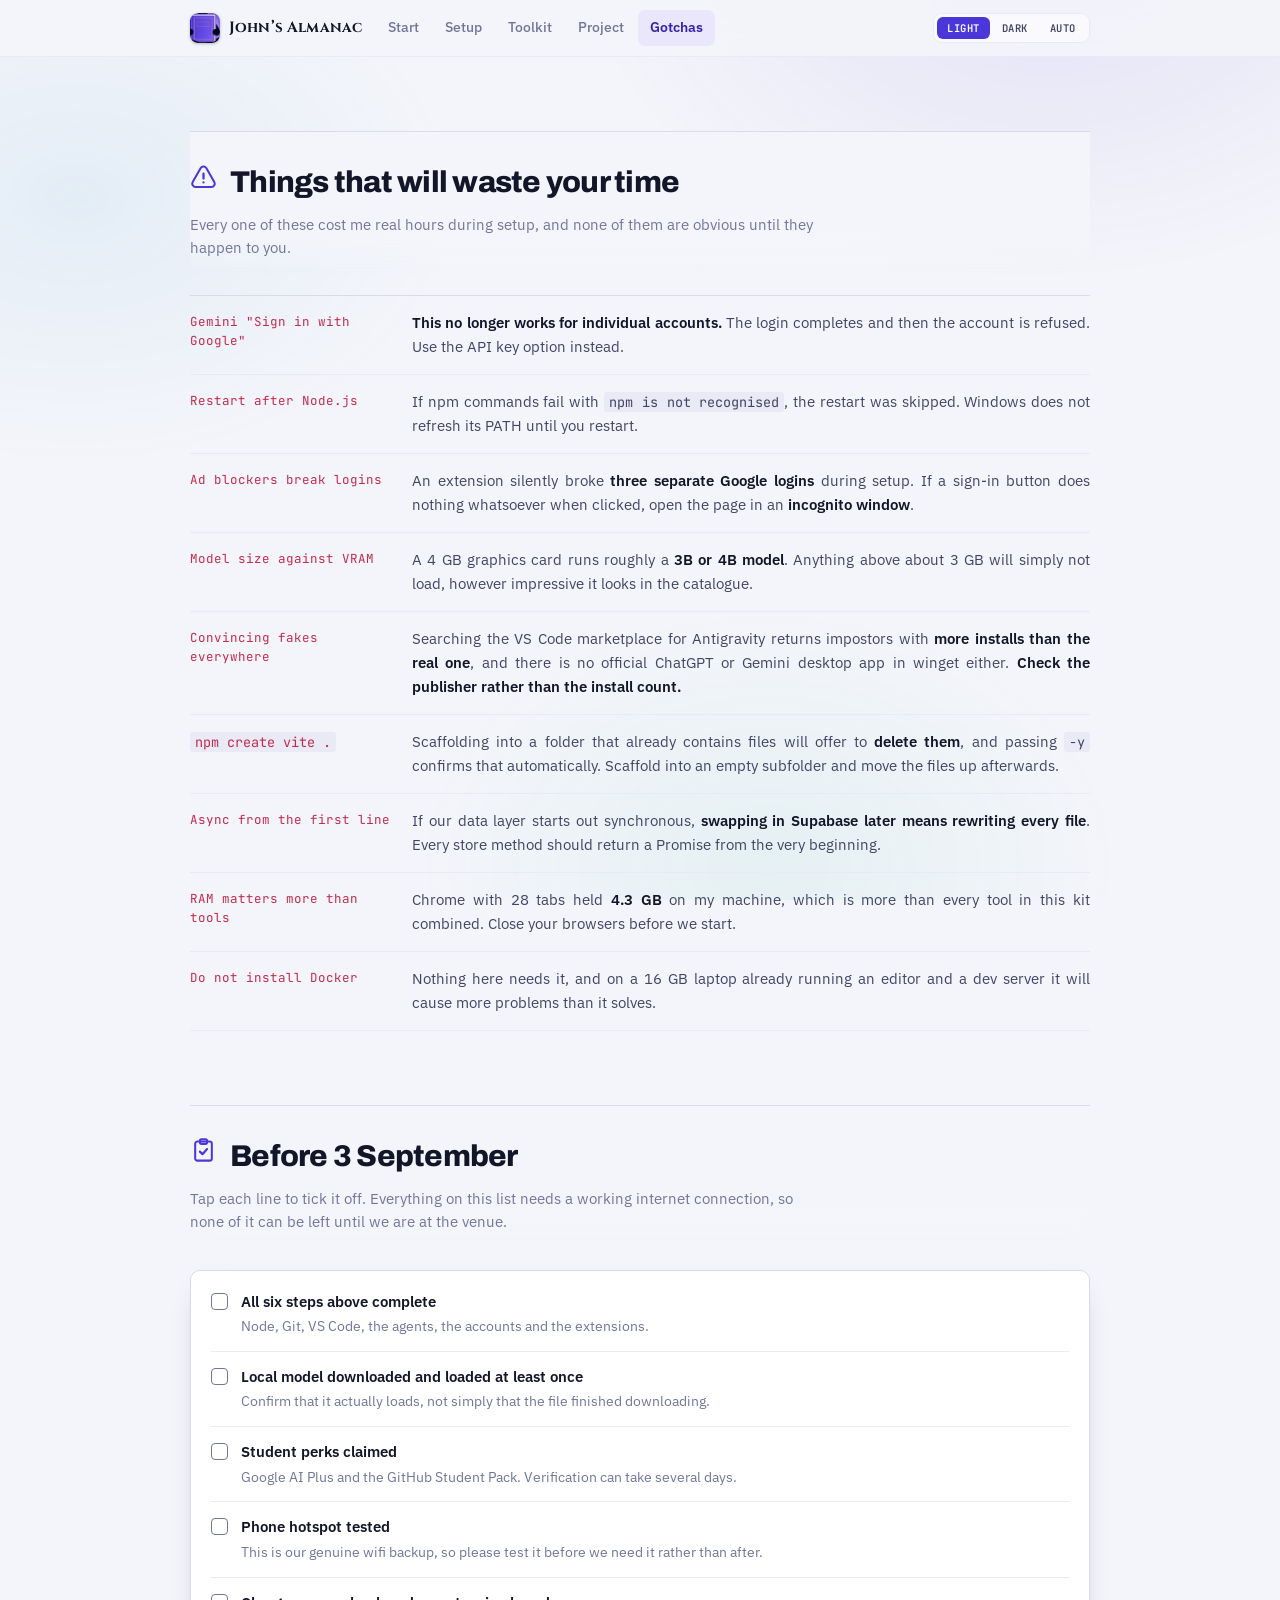
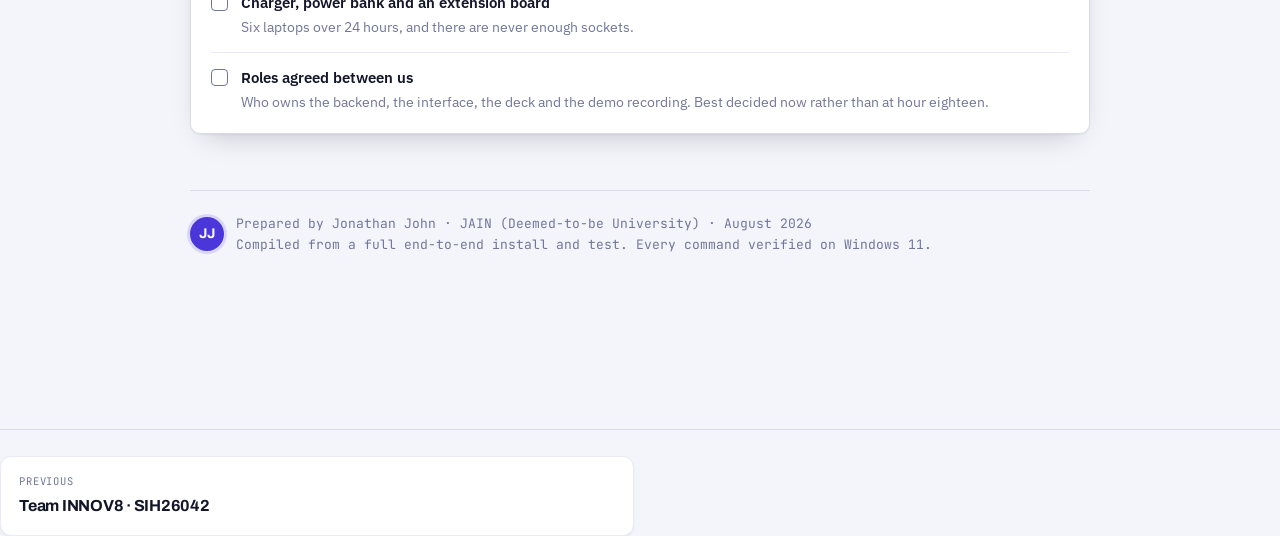
==== commit 7b9ba0db: "Set the name in Cinzel, matching the share cards The site title was Archivo while every share card s" ====
--- a/gotchas.html
+++ b/gotchas.html
@@ -28,8 +28,8 @@
 <link rel="apple-touch-icon" href="./assets/logo.png">
 <link rel="preconnect" href="https://fonts.googleapis.com">
 <link rel="preconnect" href="https://fonts.gstatic.com" crossorigin>
-<link rel="stylesheet" href="https://fonts.googleapis.com/css2?family=Archivo:wght@500;600;700;800&family=IBM+Plex+Sans:ital,wght@0,400;0,500;0,600;1,400&family=JetBrains+Mono:wght@400;500;600&display=swap">
-<link rel="stylesheet" href="./assets/almanac.css?v=388b3c0a">
+<link rel="stylesheet" href="https://fonts.googleapis.com/css2?family=Archivo:wght@500;600;700;800&family=Cinzel:wght@600;700&family=IBM+Plex+Sans:ital,wght@0,400;0,500;0,600;1,400&family=JetBrains+Mono:wght@400;500;600&display=swap">
+<link rel="stylesheet" href="./assets/almanac.css?v=e8e8d133">
 <style>
   /* The masthead backdrop is 100vw, which counts the scrollbar, so
      without this the page scrolls sideways by the scrollbar width. */
--- a/assets/almanac.css
+++ b/assets/almanac.css
@@ -913,3 +913,15 @@
     .mast-art { max-width:330px; justify-self:end; margin-top:0; }
   }
   @media (prefers-reduced-motion:reduce) { .mast-art { animation:none; } }
+
+  /* The name is set in Cinzel, matching the share cards and the resume
+     the whole identity came from. Only the name: this is a display face
+     for a wordmark, not for running headings. */
+  .masthead h1 { font-family:'Cinzel', var(--f-display), serif; font-weight:700;
+                 letter-spacing:.005em; }
+  .mark { font-family:'Cinzel', var(--f-display), serif; font-weight:700;
+          letter-spacing:.01em; }
+  /* Cinzel sets lowercase as small capitals and runs wider than Archivo,
+     so the title needs a touch less size to hold the same measure. */
+  @media (max-width:560px) { .masthead h1 { font-size:30px; } }
+  @media (max-width:380px) { .masthead h1 { font-size:26px; } }
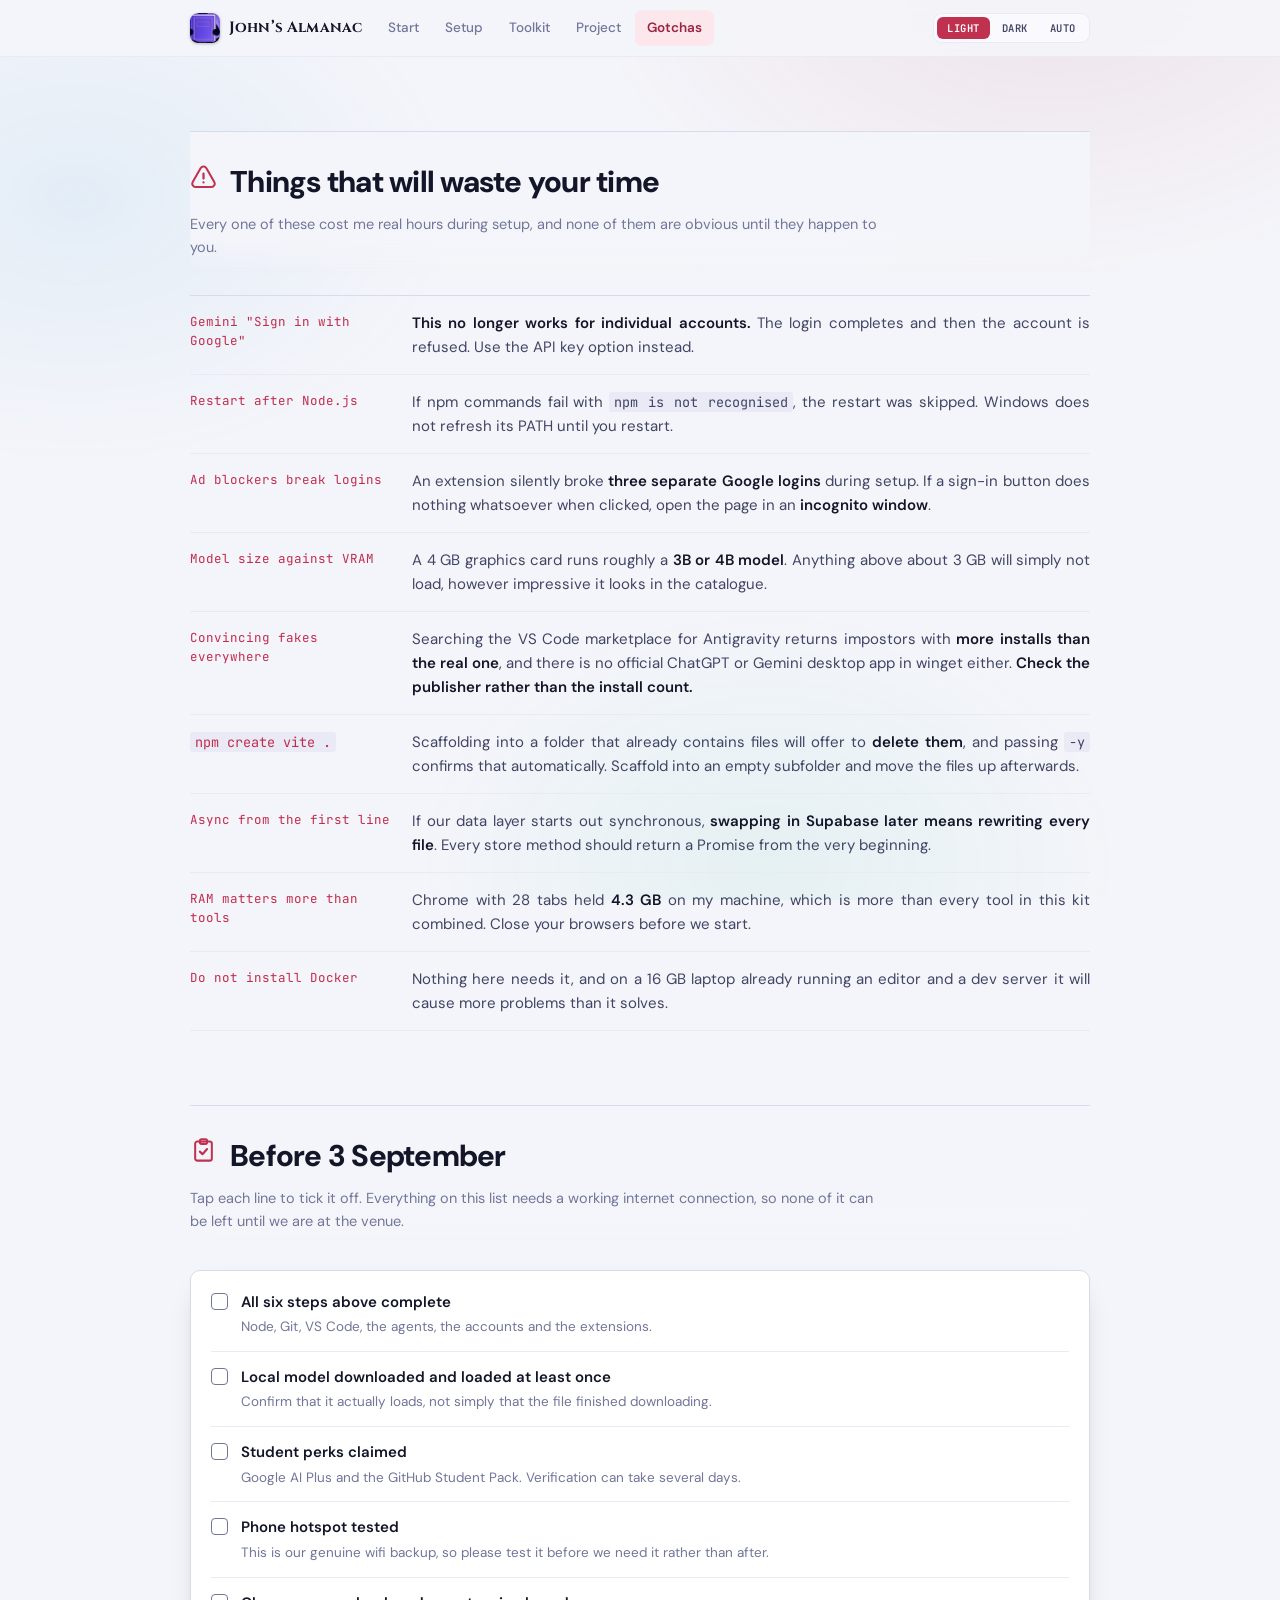
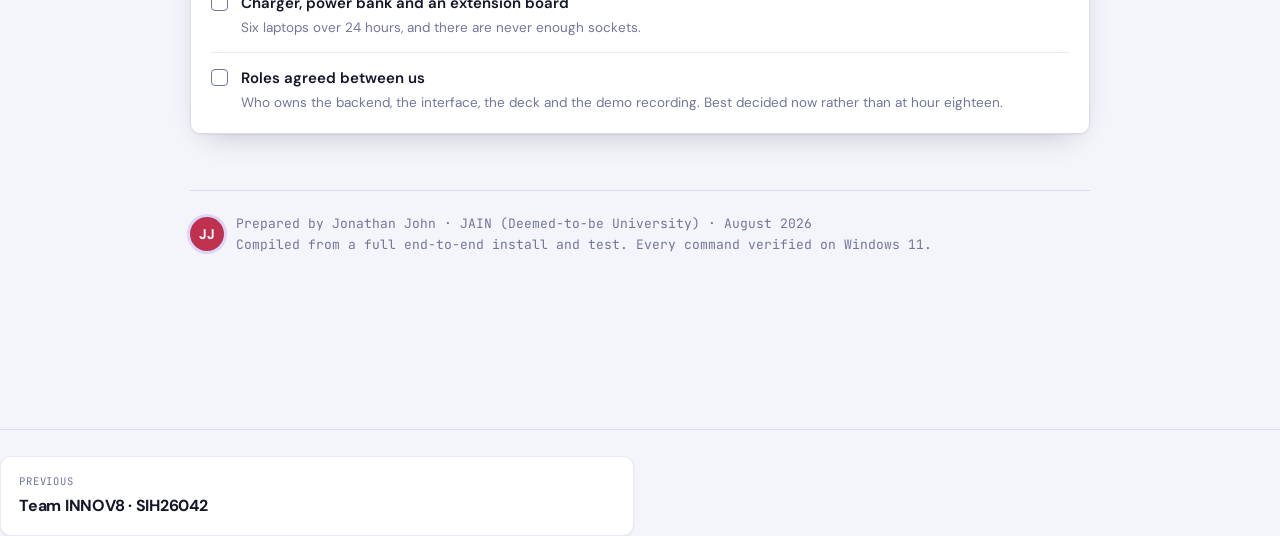
==== commit 47df4144: "One type system, and a colour per page The resume sets the name in Cinzel and everything else in DM " ====
--- a/gotchas.html
+++ b/gotchas.html
@@ -1,5 +1,5 @@
 <!doctype html>
-<html lang="en" data-theme="light">
+<html lang="en" data-theme="light" data-page="gotchas">
 <head>
 <meta charset="utf-8">
 <meta name="viewport" content="width=device-width, initial-scale=1">
@@ -28,8 +28,8 @@
 <link rel="apple-touch-icon" href="./assets/logo.png">
 <link rel="preconnect" href="https://fonts.googleapis.com">
 <link rel="preconnect" href="https://fonts.gstatic.com" crossorigin>
-<link rel="stylesheet" href="https://fonts.googleapis.com/css2?family=Archivo:wght@500;600;700;800&family=Cinzel:wght@600;700&family=IBM+Plex+Sans:ital,wght@0,400;0,500;0,600;1,400&family=JetBrains+Mono:wght@400;500;600&display=swap">
-<link rel="stylesheet" href="./assets/almanac.css?v=e8e8d133">
+<link rel="stylesheet" href="https://fonts.googleapis.com/css2?family=Cinzel:wght@600;700&family=DM+Sans:ital,opsz,wght@0,9..40,300;0,9..40,400;0,9..40,500;0,9..40,600;0,9..40,700;1,9..40,400&family=JetBrains+Mono:wght@400;500;600&display=swap">
+<link rel="stylesheet" href="./assets/almanac.css?v=1b00672c">
 <style>
   /* The masthead backdrop is 100vw, which counts the scrollbar, so
      without this the page scrolls sideways by the scrollbar width. */
--- a/assets/almanac.css
+++ b/assets/almanac.css
@@ -10,8 +10,8 @@
     --mono-mark:#131529;
     --shadow-sm:0 1px 2px rgba(19,21,41,.07);
     --shadow:0 1px 2px rgba(19,21,41,.05), 0 12px 30px -16px rgba(19,21,41,.30);
-    --f-display:'Archivo','Helvetica Neue',Arial,sans-serif;
-    --f-body:'IBM Plex Sans',system-ui,-apple-system,'Segoe UI',sans-serif;
+    --f-display:'DM Sans','Helvetica Neue',Arial,sans-serif;
+    --f-body:'DM Sans',system-ui,-apple-system,'Segoe UI',sans-serif;
     --f-mono:'JetBrains Mono','IBM Plex Mono',ui-monospace,Consolas,monospace;
   }
   @media (prefers-color-scheme: dark) {
@@ -925,3 +925,16 @@
      so the title needs a touch less size to hold the same measure. */
   @media (max-width:560px) { .masthead h1 { font-size:30px; } }
   @media (max-width:380px) { .masthead h1 { font-size:26px; } }
+
+  /* Each page wears the accent of its own share card, so the site
+     and a link preview of it are recognisably the same thing. */
+  :root[data-page="index"] { --accent:#5B3FD6; --accent-ink:#4429B8; --accent-wash:#EAE6FC; }
+  :root[data-page="setup"] { --accent:#4B4FD9; --accent-ink:#3A3DB4; --accent-wash:#E7E8FC; }
+  :root[data-page="toolkit"] { --accent:#1A6FA8; --accent-ink:#155A88; --accent-wash:#E2EFF8; }
+  :root[data-page="project"] { --accent:#0F8F6B; --accent-ink:#0B7053; --accent-wash:#E1F4EE; }
+  :root[data-page="gotchas"] { --accent:#C0304F; --accent-ink:#9B2540; --accent-wash:#FBE7EC; }
+  :root[data-theme="dark"][data-page="index"] { --accent:#C0B4FF; --accent-ink:#C0B4FF; --accent-wash:rgba(255,255,255,.10); }
+  :root[data-theme="dark"][data-page="setup"] { --accent:#B9BCFF; --accent-ink:#B9BCFF; --accent-wash:rgba(255,255,255,.10); }
+  :root[data-theme="dark"][data-page="toolkit"] { --accent:#9BD3F2; --accent-ink:#9BD3F2; --accent-wash:rgba(255,255,255,.10); }
+  :root[data-theme="dark"][data-page="project"] { --accent:#79E7C6; --accent-ink:#79E7C6; --accent-wash:rgba(255,255,255,.10); }
+  :root[data-theme="dark"][data-page="gotchas"] { --accent:#FFA7B8; --accent-ink:#FFA7B8; --accent-wash:rgba(255,255,255,.10); }
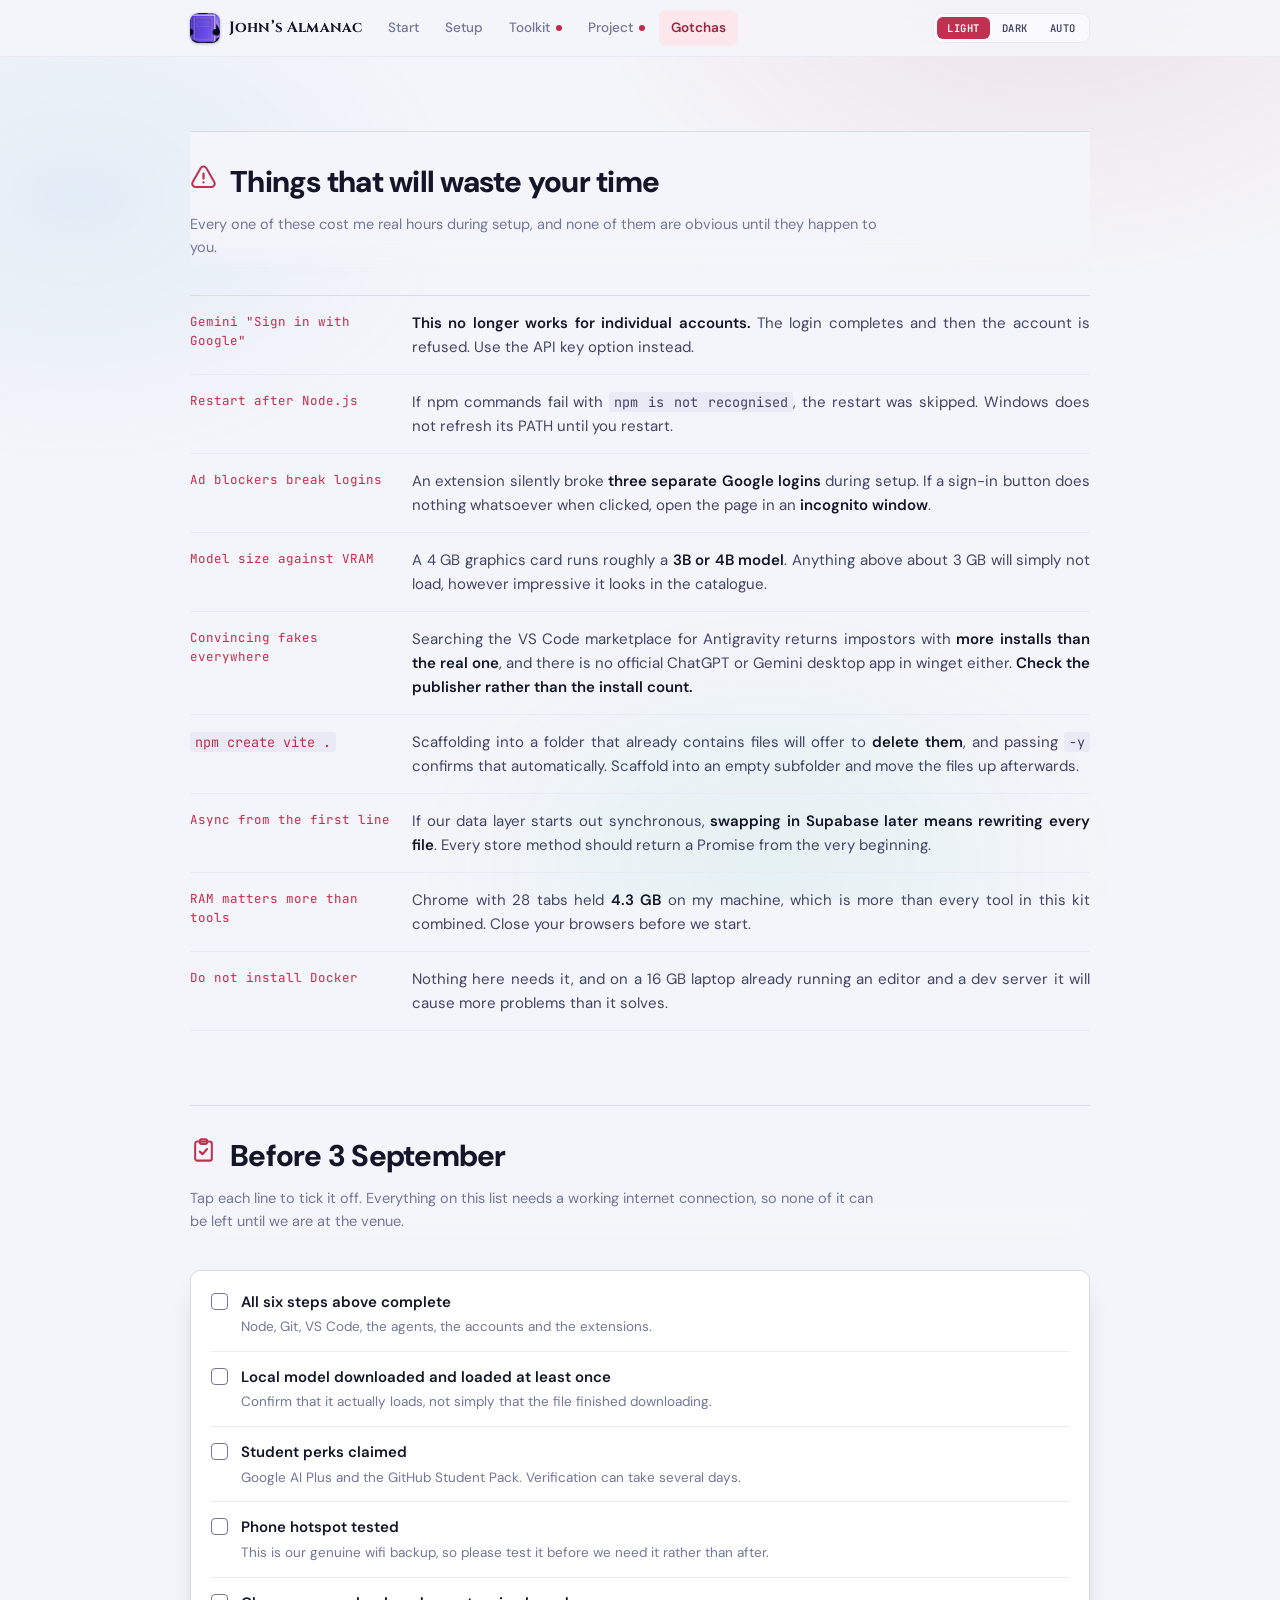
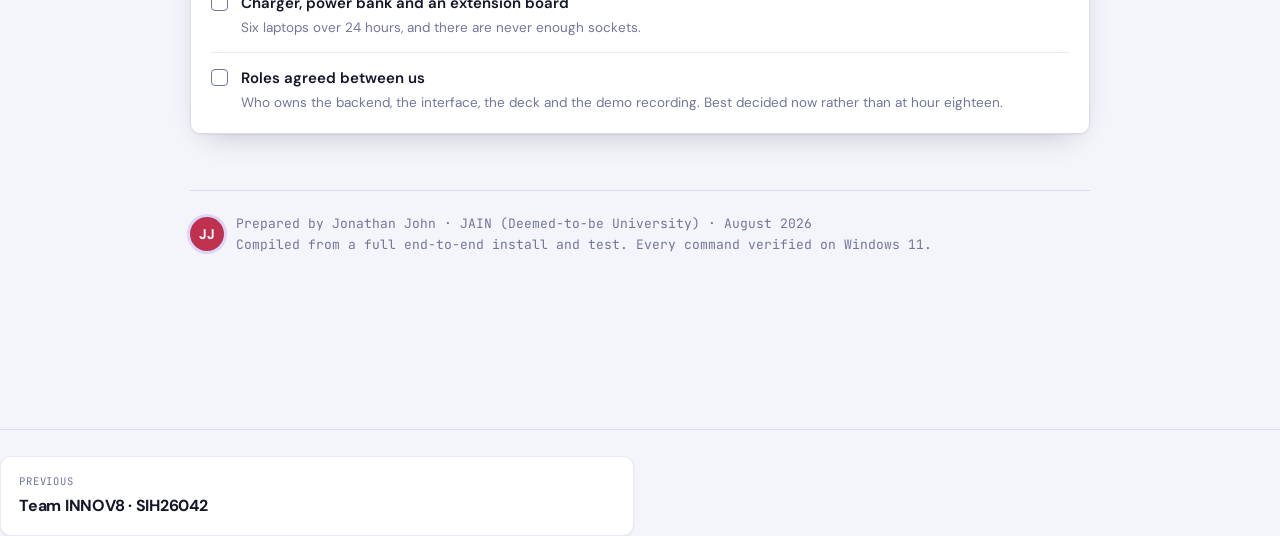
==== commit d90aa323: "Point people at the two pages they have to read Five pages, and a teammate opening the link has no w" ====
--- a/gotchas.html
+++ b/gotchas.html
@@ -29,7 +29,7 @@
 <link rel="preconnect" href="https://fonts.googleapis.com">
 <link rel="preconnect" href="https://fonts.gstatic.com" crossorigin>
 <link rel="stylesheet" href="https://fonts.googleapis.com/css2?family=Cinzel:wght@600;700&family=DM+Sans:ital,opsz,wght@0,9..40,300;0,9..40,400;0,9..40,500;0,9..40,600;0,9..40,700;1,9..40,400&family=JetBrains+Mono:wght@400;500;600&display=swap">
-<link rel="stylesheet" href="./assets/almanac.css?v=1b00672c">
+<link rel="stylesheet" href="./assets/almanac.css?v=f497eb8e">
 <style>
   /* The masthead backdrop is 100vw, which counts the scrollbar, so
      without this the page scrolls sideways by the scrollbar width. */
--- a/assets/almanac.css
+++ b/assets/almanac.css
@@ -938,3 +938,41 @@
   :root[data-theme="dark"][data-page="toolkit"] { --accent:#9BD3F2; --accent-ink:#9BD3F2; --accent-wash:rgba(255,255,255,.10); }
   :root[data-theme="dark"][data-page="project"] { --accent:#79E7C6; --accent-ink:#79E7C6; --accent-wash:rgba(255,255,255,.10); }
   :root[data-theme="dark"][data-page="gotchas"] { --accent:#FFA7B8; --accent-ink:#FFA7B8; --accent-wash:rgba(255,255,255,.10); }
+
+  /* ---- read-first markers -------------------------------------------
+     Five pages, and a teammate opening the link cannot tell which two
+     are homework. Red is used nowhere else on the site, so it reads as
+     an instruction rather than decoration. */
+  .readfirst {
+    display:flex; gap:16px; align-items:flex-start;
+    margin:0 0 30px; padding:18px 20px;
+    border-radius:14px;
+    border:1px solid color-mix(in srgb, var(--req) 38%, transparent);
+    border-left:5px solid var(--req);
+    background:var(--req-wash);
+  }
+  .readfirst-tag {
+    flex:0 0 auto; font-family:var(--f-mono); font-size:10.5px; font-weight:700;
+    letter-spacing:.09em; text-transform:uppercase; color:#fff;
+    background:var(--req); border-radius:6px; padding:5px 9px; margin-top:2px;
+    white-space:nowrap;
+  }
+  .readfirst b { display:block; font-size:16px; color:var(--ink); margin-bottom:4px; }
+  .readfirst span { font-size:14.5px; line-height:1.7; color:var(--ink-soft); }
+  @media (max-width:560px) { .readfirst { flex-direction:column; gap:10px; padding:15px 16px; } }
+
+  /* the two nav items carry a dot, so the marker travels with you */
+  .nav a[href*="project"]::after,
+  .nav a[href*="toolkit"]::after {
+    content:''; display:inline-block; width:6px; height:6px; border-radius:50%;
+    background:var(--req); margin-left:6px; vertical-align:1px;
+  }
+
+  /* and a flag on their tiles on the start page */
+  .flag {
+    font-style:normal; font-family:var(--f-mono); font-size:9.5px; font-weight:700;
+    letter-spacing:.08em; text-transform:uppercase;
+    color:#fff; background:var(--req); border-radius:5px;
+    padding:2px 6px; margin-left:8px; vertical-align:2px; white-space:nowrap;
+  }
+  .tile:has(.flag) { border-color:color-mix(in srgb, var(--req) 45%, transparent); }
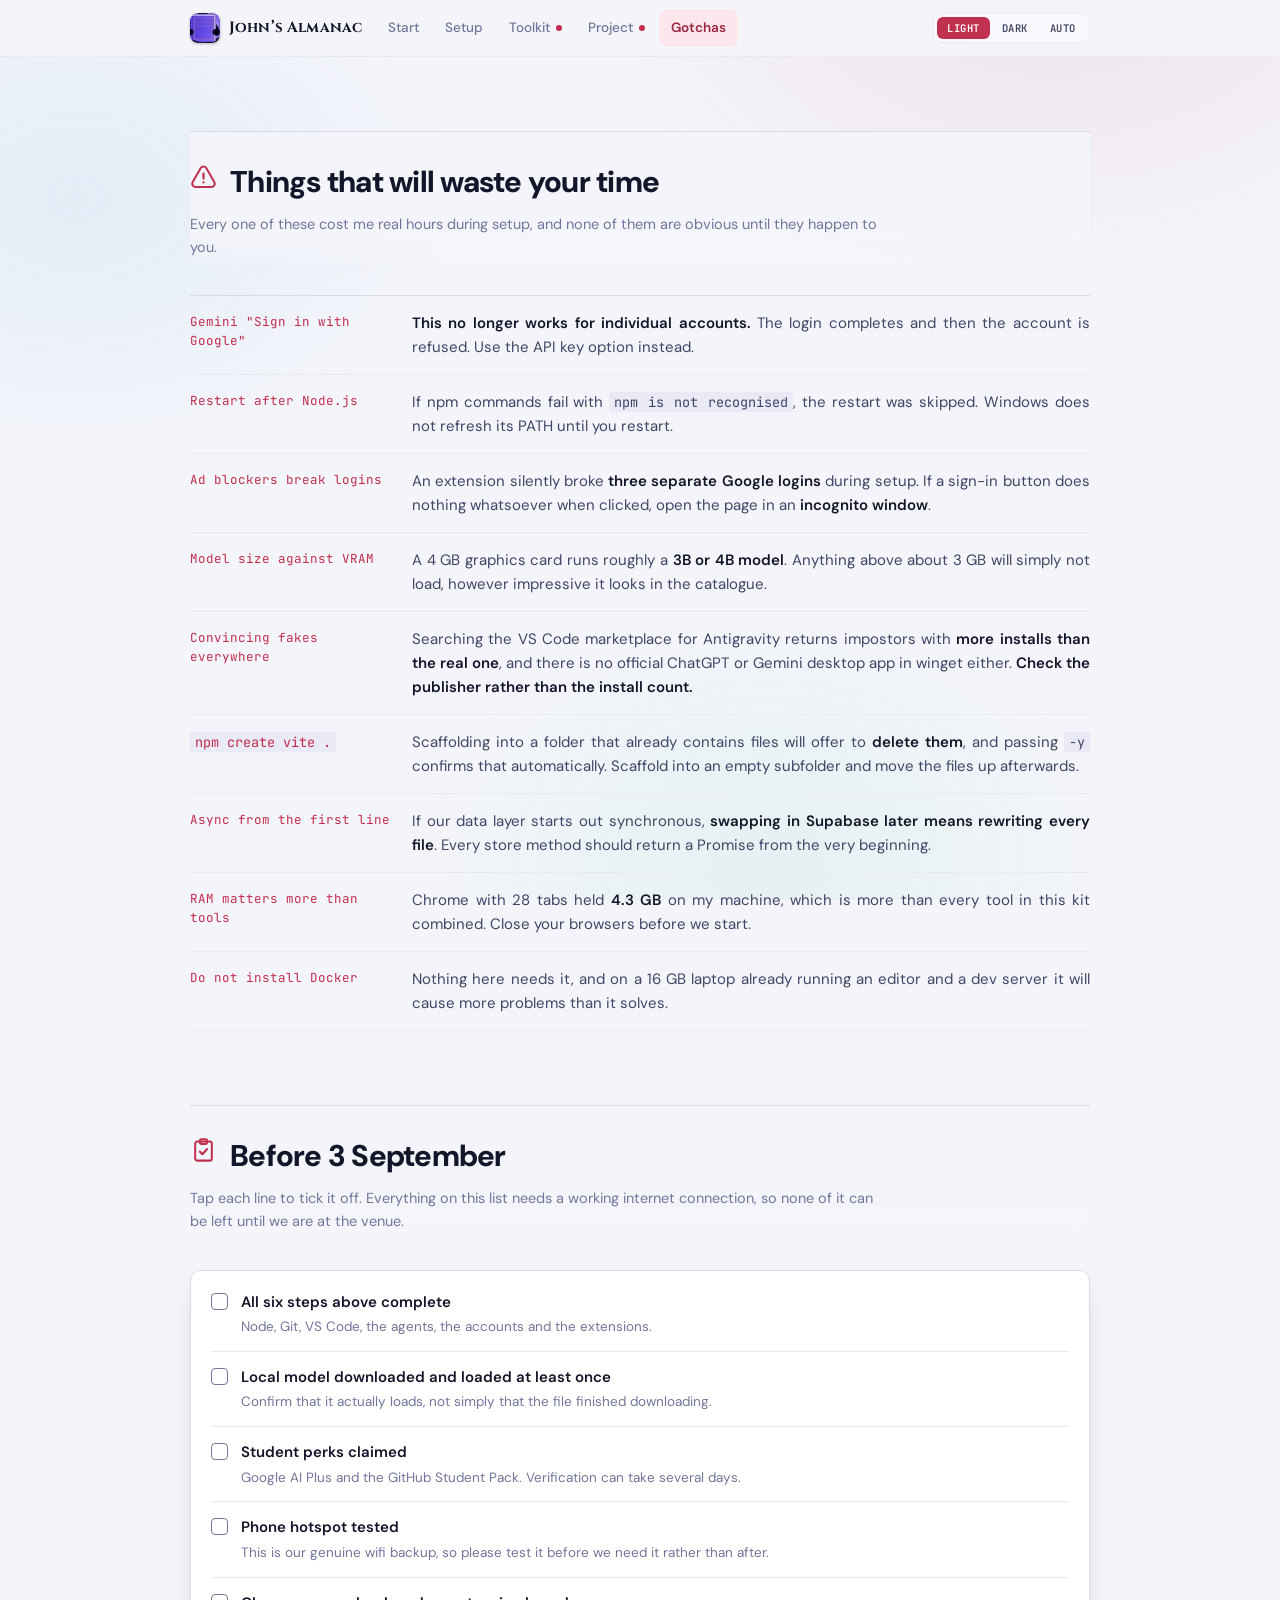
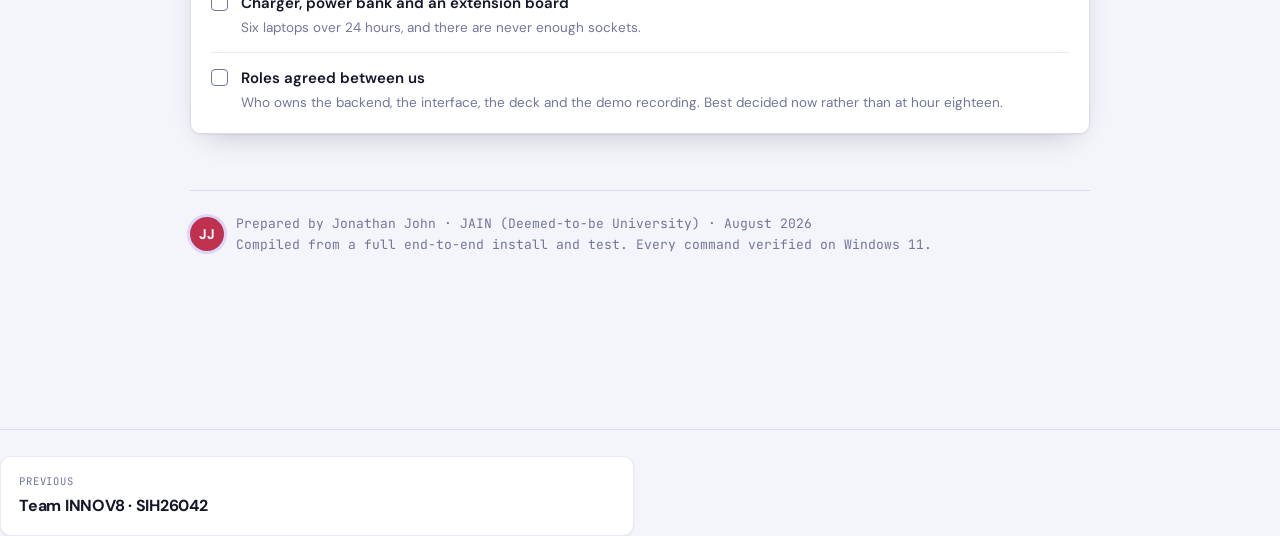
==== commit 336de386: "Move the stop sign onto the tool list, where stop is the literal meaning The sign was on the start p" ====
--- a/gotchas.html
+++ b/gotchas.html
@@ -29,7 +29,7 @@
 <link rel="preconnect" href="https://fonts.googleapis.com">
 <link rel="preconnect" href="https://fonts.gstatic.com" crossorigin>
 <link rel="stylesheet" href="https://fonts.googleapis.com/css2?family=Cinzel:wght@600;700&family=DM+Sans:ital,opsz,wght@0,9..40,300;0,9..40,400;0,9..40,500;0,9..40,600;0,9..40,700;1,9..40,400&family=JetBrains+Mono:wght@400;500;600&display=swap">
-<link rel="stylesheet" href="./assets/almanac.css?v=f497eb8e">
+<link rel="stylesheet" href="./assets/almanac.css?v=ed099316">
 <style>
   /* The masthead backdrop is 100vw, which counts the scrollbar, so
      without this the page scrolls sideways by the scrollbar width. */
--- a/assets/almanac.css
+++ b/assets/almanac.css
@@ -976,3 +976,48 @@
     padding:2px 6px; margin-left:8px; vertical-align:2px; white-space:nowrap;
   }
   .tile:has(.flag) { border-color:color-mix(in srgb, var(--req) 45%, transparent); }
+
+  /* ---- the sign board ------------------------------------------------
+     An octagon in signal red, because a shape people already know beats
+     any amount of bold text. Deliberately the only thing on the page
+     built like a sign, so it cannot be mistaken for decoration. */
+  .signpost {
+    display:flex; align-items:center; gap:20px;
+    margin:0 0 38px; padding:20px 24px 20px 20px;
+    border-radius:16px; text-decoration:none;
+    border:2px solid var(--req);
+    background:linear-gradient(100deg, var(--req-wash), color-mix(in srgb, var(--req-wash) 40%, transparent));
+    box-shadow:0 10px 30px -18px color-mix(in srgb, var(--req) 70%, transparent);
+    transition:transform .22s cubic-bezier(.2,.7,.3,1), box-shadow .22s ease;
+  }
+  .signpost:hover { transform:translateY(-2px);
+                    box-shadow:0 16px 38px -18px color-mix(in srgb, var(--req) 85%, transparent); }
+  .signpost:focus-visible { outline:3px solid var(--req); outline-offset:3px; }
+
+  .sign-face { position:relative; flex:0 0 auto; width:82px; height:82px; display:grid;
+               place-items:center; filter:drop-shadow(0 3px 8px rgba(160,20,45,.35)); }
+  .sign-face svg { position:absolute; inset:0; width:100%; height:100%; }
+  .sign-face polygon { fill:var(--req); stroke:#fff; stroke-width:5; }
+  .sign-face b { position:relative; color:#fff; font-family:var(--f-display);
+                 font-weight:700; font-size:14px; line-height:1.12; letter-spacing:.02em;
+                 text-align:center; }
+
+  .sign-body { display:flex; flex-direction:column; gap:5px; min-width:0; }
+  .sign-body > b { font-family:var(--f-display); font-size:19px; letter-spacing:-.015em;
+                   color:var(--ink); }
+  .sign-body > span { font-size:14.5px; line-height:1.65; color:var(--ink-soft); }
+  .sign-body em { font-style:normal; font-weight:600; font-size:14px; color:var(--req);
+                  margin-top:3px; }
+
+  @media (max-width:560px) {
+    .signpost { gap:15px; padding:16px; align-items:flex-start; }
+    .sign-face { width:62px; height:62px; }
+    .sign-face b { font-size:11px; }
+    .sign-body > b { font-size:17px; }
+  }
+
+  /* The same sign, used where "stop" is the literal meaning: the list of
+     tools we removed. Not a link, so no hover lift. */
+  .signpost-stop { margin:22px 0 14px; cursor:default; }
+  .signpost-stop:hover { transform:none;
+    box-shadow:0 10px 30px -18px color-mix(in srgb, var(--req) 70%, transparent); }
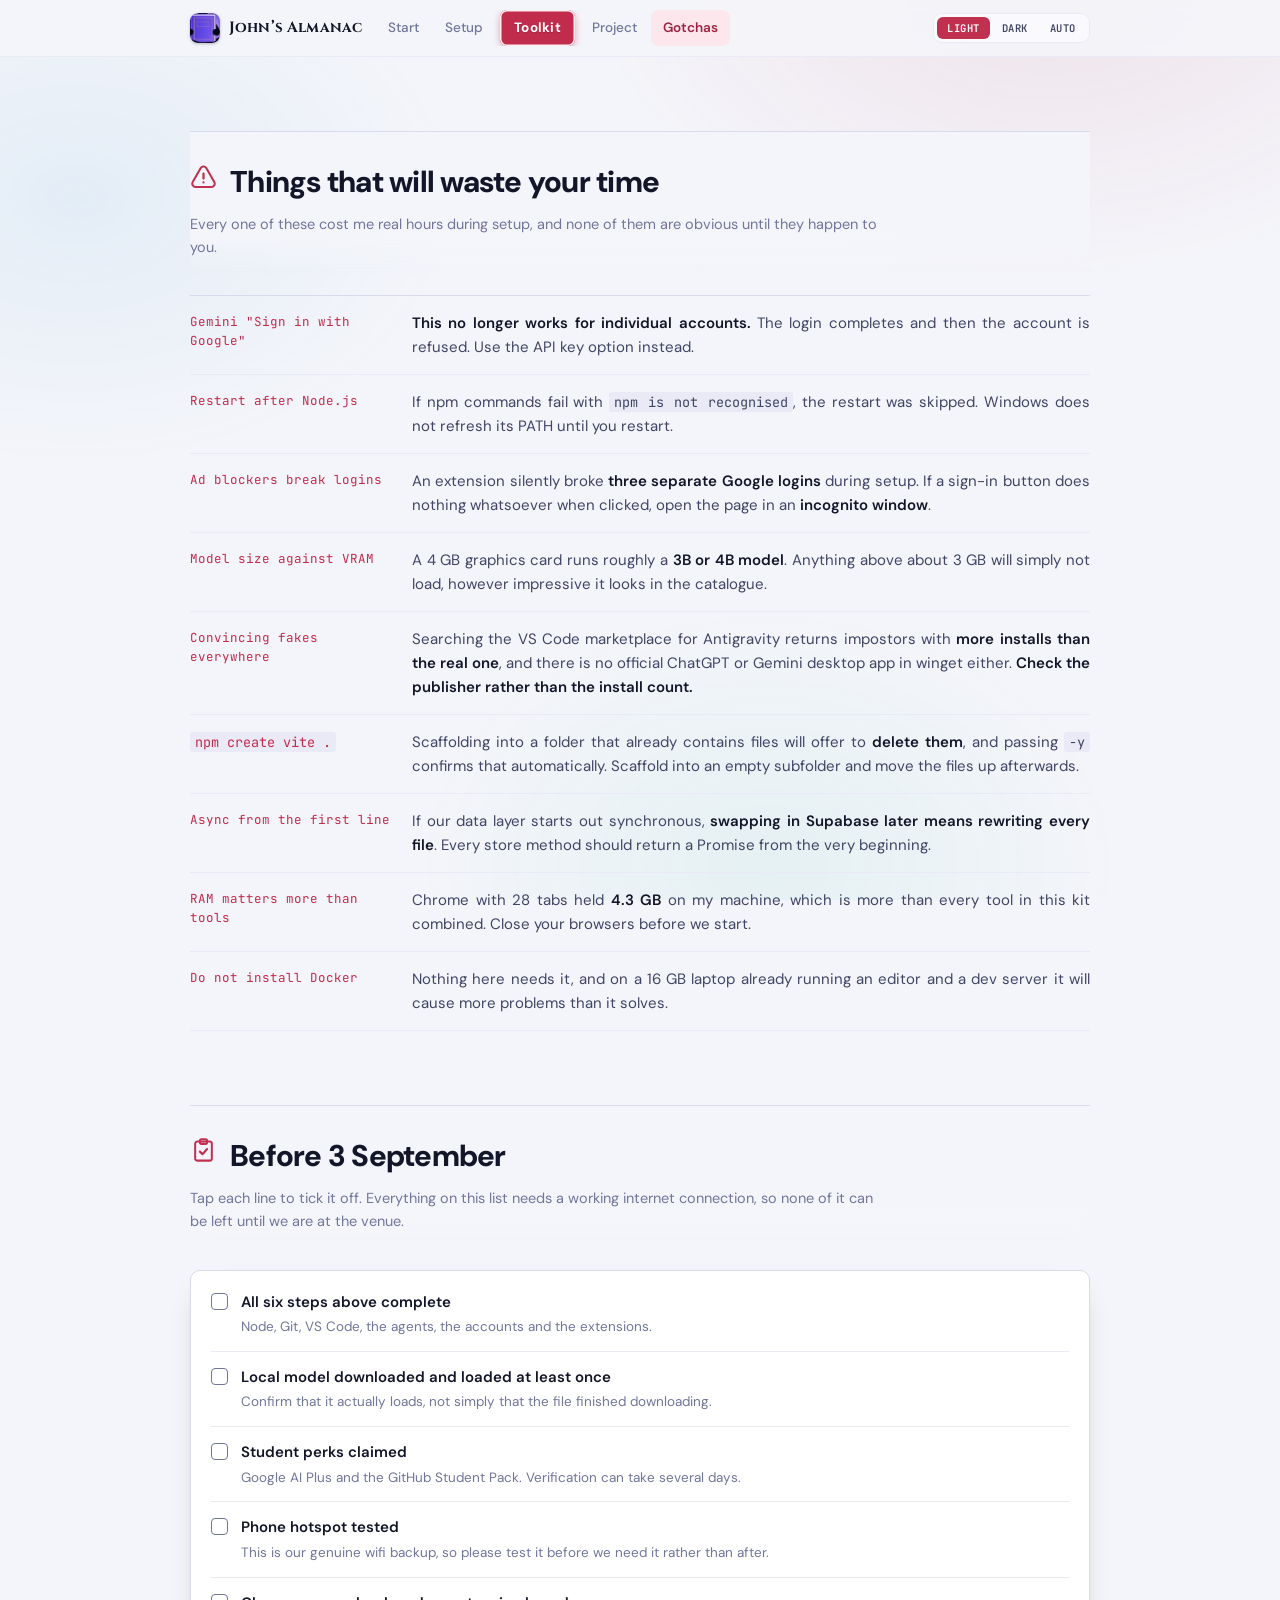
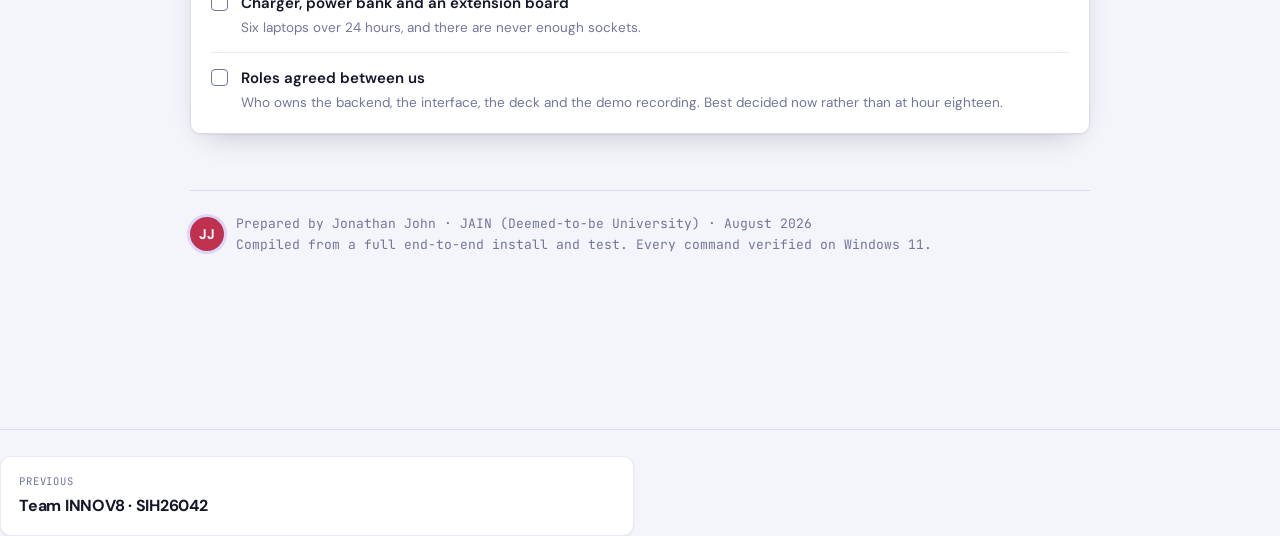
==== commit 99b0bc3e: "Make Toolkit a street sign in the nav, and drop both boards Neither board was doing the job. One was" ====
--- a/gotchas.html
+++ b/gotchas.html
@@ -30,6 +30,7 @@
 <link rel="preconnect" href="https://fonts.gstatic.com" crossorigin>
 <link rel="stylesheet" href="https://fonts.googleapis.com/css2?family=Cinzel:wght@600;700&family=DM+Sans:ital,opsz,wght@0,9..40,300;0,9..40,400;0,9..40,500;0,9..40,600;0,9..40,700;1,9..40,400&family=JetBrains+Mono:wght@400;500;600&display=swap">
 <link rel="stylesheet" href="./assets/almanac.css?v=ed099316">
+<link rel="stylesheet" href="./assets/almanac.css?v=05f7f536">
 <style>
   /* The masthead backdrop is 100vw, which counts the scrollbar, so
      without this the page scrolls sideways by the scrollbar width. */
@@ -88,7 +89,6 @@
     <div class="gotcha"><div class="gk">RAM matters more than tools</div><div class="gv">Chrome with 28 tabs held <b>4.3 GB</b> on my machine, which is more than every tool in this kit combined. Close your browsers before we start.</div></div>
     <div class="gotcha"><div class="gk">Do not install Docker</div><div class="gv">Nothing here needs it, and on a 16 GB laptop already running an editor and a dev server it will cause more problems than it solves.</div></div>
   </div>
-
 
 
 
@@ -258,23 +258,13 @@
 })();
 </script>
 
+
   <nav class="pager">
     <a class="pg pg-prev" href="./project.html"><span>Previous</span><b>Team INNOV8 · SIH26042</b></a>
   </nav>
 
 </div>
 
-<script>
-
-/* Runs before first paint so the page never flashes the wrong theme.
-   Default is light; "auto" (follow the OS) is opt-in via the toggle. */
-(function () {
-  var m;
-  try { m = localStorage.getItem('almanac-theme'); } catch (e) {}
-  if (m !== 'auto') document.documentElement.setAttribute('data-theme', m === 'dark' ? 'dark' : 'light');
-})();
-
-</script>
 <script>
 
 (function () {
@@ -424,5 +414,160 @@
 })();
 
 </script>
+<script>
+
+
+(function () {
+  var root = document.documentElement;
+  var btns = document.querySelectorAll('.themer button');
+  function paint(mode) {
+    if (mode === 'auto') root.removeAttribute('data-theme');
+    else root.setAttribute('data-theme', mode);
+    btns.forEach(function (b) { b.setAttribute('aria-pressed', String(b.dataset.set === mode)); });
+  }
+  btns.forEach(function (b) {
+    b.addEventListener('click', function () {
+      paint(b.dataset.set);
+      /* only a real click is remembered, so the default stays light */
+      try { localStorage.setItem('almanac-theme', b.dataset.set); } catch (e) {}
+    });
+  });
+  var saved;
+  try { saved = localStorage.getItem('almanac-theme'); } catch (e) {}
+  paint(saved === 'auto' || saved === 'dark' ? saved : 'light');
+})();
+
+
+</script>
+<script>
+
+
+(function () {
+  var reduce = matchMedia('(prefers-reduced-motion: reduce)').matches;
+  var root = document.documentElement;
+
+  /* Spotlight - one listener for the whole page, coalesced into a frame. */
+  var pending = null;
+  document.addEventListener('pointermove', function (e) {
+    var card = e.target.closest && e.target.closest('.mini, .tile');
+    if (!card) return;
+    pending = [card, e];
+    requestAnimationFrame(function () {
+      if (!pending) return;
+      var c = pending[0], ev = pending[1], r = c.getBoundingClientRect();
+      var px = (ev.clientX - r.left) / r.width, py = (ev.clientY - r.top) / r.height;
+      c.style.setProperty('--mx', (px * 100) + '%');
+      c.style.setProperty('--my', (py * 100) + '%');
+      if (!reduce) {
+        /* +-5 degrees. Enough to read as depth, not enough to hurt the text. */
+        c.style.setProperty('--ry', ((px - 0.5) * 10).toFixed(2) + 'deg');
+        c.style.setProperty('--rx', ((0.5 - py) * 10).toFixed(2) + 'deg');
+      }
+      pending = null;
+    });
+  }, {passive: true});
+
+  document.addEventListener('pointerout', function (e) {
+    var card = e.target.closest && e.target.closest('.mini, .tile');
+    if (!card || card.contains(e.relatedTarget)) return;
+    card.style.setProperty('--rx', '0deg');
+    card.style.setProperty('--ry', '0deg');
+  }, {passive: true});
+
+  /* Reveal - only ever hides things when we can also reveal them. */
+  /* Same reasoning: no reveal-on-scroll on a phone. */
+  if (reduce || innerWidth < 760 || !('IntersectionObserver' in window)) return;
+  root.classList.add('js-reveal');
+  var items = document.querySelectorAll('.mini, .stepcard, .dstep, .wrow');
+  items.forEach(function (el) { el.classList.add('rv'); });
+  var io = new IntersectionObserver(function (entries) {
+    entries.forEach(function (en) {
+      if (!en.isIntersecting) return;
+      en.target.classList.add('in');
+      io.unobserve(en.target);
+    });
+  }, {rootMargin: '0px 0px -8% 0px', threshold: 0.06});
+  items.forEach(function (el) { io.observe(el); });
+
+  /* Anything already on screen at load should not wait to fade in. */
+  requestAnimationFrame(function () {
+    items.forEach(function (el) {
+      if (el.getBoundingClientRect().top < innerHeight) el.classList.add('in');
+    });
+  });
+})();
+
+
+</script>
+<script>
+
+
+/* Swap roles by dragging, or by tapping one name then another.
+   Both exist because drag and drop does nothing on a touchscreen, and
+   this page is read on phones as much as laptops. */
+(function () {
+  var table = document.getElementById('roles');
+  if (!table) return;                       /* other pages share this bundle */
+
+  var KEY = 'innov8-roles';
+  var cells = [].slice.call(table.querySelectorAll('.who'));
+  var start = cells.map(function (c) { return c.textContent; });
+  var picked = null;
+
+  function save() {
+    try { localStorage.setItem(KEY, JSON.stringify(cells.map(function (c) { return c.textContent; }))); } catch (e) {}
+  }
+  function restore() {
+    var v; try { v = JSON.parse(localStorage.getItem(KEY) || 'null'); } catch (e) {}
+    if (Array.isArray(v) && v.length === cells.length &&
+        v.slice().sort().join() === start.slice().sort().join()) {
+      cells.forEach(function (c, i) { c.textContent = v[i]; });
+    }
+  }
+  function swap(a, b) {
+    if (!a || !b || a === b) return;
+    var t = a.textContent; a.textContent = b.textContent; b.textContent = t;
+    save();
+  }
+  function clearPick() {
+    if (picked) picked.classList.remove('picked');
+    picked = null;
+  }
+
+  cells.forEach(function (cell) {
+    cell.addEventListener('click', function () {
+      if (!picked) { picked = cell; cell.classList.add('picked'); return; }
+      swap(picked, cell); clearPick();
+    });
+
+    cell.addEventListener('dragstart', function (e) {
+      picked = cell; cell.classList.add('dragging');
+      e.dataTransfer.effectAllowed = 'move';
+      e.dataTransfer.setData('text/plain', cell.dataset.slot);
+    });
+    cell.addEventListener('dragend', function () {
+      cell.classList.remove('dragging'); clearPick();
+      cells.forEach(function (c) { c.classList.remove('over'); });
+    });
+    cell.addEventListener('dragover', function (e) {
+      e.preventDefault(); e.dataTransfer.dropEffect = 'move'; cell.classList.add('over');
+    });
+    cell.addEventListener('dragleave', function () { cell.classList.remove('over'); });
+    cell.addEventListener('drop', function (e) {
+      e.preventDefault(); cell.classList.remove('over');
+      swap(picked, cell); clearPick();
+    });
+  });
+
+  document.getElementById('rolesReset').addEventListener('click', function () {
+    cells.forEach(function (c, i) { c.textContent = start[i]; });
+    clearPick(); save();
+  });
+
+  restore();
+})();
+
+
+</script>
 </body>
 </html>
--- a/assets/almanac.css
+++ b/assets/almanac.css
@@ -961,12 +961,6 @@
   .readfirst span { font-size:14.5px; line-height:1.7; color:var(--ink-soft); }
   @media (max-width:560px) { .readfirst { flex-direction:column; gap:10px; padding:15px 16px; } }
 
-  /* the two nav items carry a dot, so the marker travels with you */
-  .nav a[href*="project"]::after,
-  .nav a[href*="toolkit"]::after {
-    content:''; display:inline-block; width:6px; height:6px; border-radius:50%;
-    background:var(--req); margin-left:6px; vertical-align:1px;
-  }
 
   /* and a flag on their tiles on the start page */
   .flag {
@@ -1021,3 +1015,23 @@
   .signpost-stop { margin:22px 0 14px; cursor:default; }
   .signpost-stop:hover { transform:none;
     box-shadow:0 10px 30px -18px color-mix(in srgb, var(--req) 70%, transparent); }
+
+  /* ---- Toolkit, as a street sign -------------------------------------
+     A sign standing in a row of plain text links, so the eye lands on it
+     before it reads any of them. Coloured ground, white lettering, and a
+     white border held in from the edge, which is the detail that makes a
+     real sign read as a sign rather than a coloured button. */
+  .nav a[href*="toolkit"] {
+    background:var(--req); color:#fff; font-weight:700;
+    letter-spacing:.02em; border-radius:7px; padding:7px 14px; margin:0 3px;
+    box-shadow:inset 0 0 0 1.5px rgba(255,255,255,.92),
+               0 2px 9px -2px color-mix(in srgb, var(--req) 70%, transparent);
+    text-shadow:0 1px 1px rgba(0,0,0,.20);
+  }
+  .nav a[href*="toolkit"]:hover {
+    background:color-mix(in srgb, var(--req) 86%, #000); color:#fff;
+  }
+  .nav a[href*="toolkit"][aria-current="page"] {
+    background:color-mix(in srgb, var(--req) 92%, #000); color:#fff;
+    box-shadow:inset 0 0 0 1.5px #fff;
+  }
--- a/assets/almanac.css
+++ b/assets/almanac.css
@@ -961,12 +961,6 @@
   .readfirst span { font-size:14.5px; line-height:1.7; color:var(--ink-soft); }
   @media (max-width:560px) { .readfirst { flex-direction:column; gap:10px; padding:15px 16px; } }
 
-  /* the two nav items carry a dot, so the marker travels with you */
-  .nav a[href*="project"]::after,
-  .nav a[href*="toolkit"]::after {
-    content:''; display:inline-block; width:6px; height:6px; border-radius:50%;
-    background:var(--req); margin-left:6px; vertical-align:1px;
-  }
 
   /* and a flag on their tiles on the start page */
   .flag {
@@ -1021,3 +1015,23 @@
   .signpost-stop { margin:22px 0 14px; cursor:default; }
   .signpost-stop:hover { transform:none;
     box-shadow:0 10px 30px -18px color-mix(in srgb, var(--req) 70%, transparent); }
+
+  /* ---- Toolkit, as a street sign -------------------------------------
+     A sign standing in a row of plain text links, so the eye lands on it
+     before it reads any of them. Coloured ground, white lettering, and a
+     white border held in from the edge, which is the detail that makes a
+     real sign read as a sign rather than a coloured button. */
+  .nav a[href*="toolkit"] {
+    background:var(--req); color:#fff; font-weight:700;
+    letter-spacing:.02em; border-radius:7px; padding:7px 14px; margin:0 3px;
+    box-shadow:inset 0 0 0 1.5px rgba(255,255,255,.92),
+               0 2px 9px -2px color-mix(in srgb, var(--req) 70%, transparent);
+    text-shadow:0 1px 1px rgba(0,0,0,.20);
+  }
+  .nav a[href*="toolkit"]:hover {
+    background:color-mix(in srgb, var(--req) 86%, #000); color:#fff;
+  }
+  .nav a[href*="toolkit"][aria-current="page"] {
+    background:color-mix(in srgb, var(--req) 92%, #000); color:#fff;
+    box-shadow:inset 0 0 0 1.5px #fff;
+  }
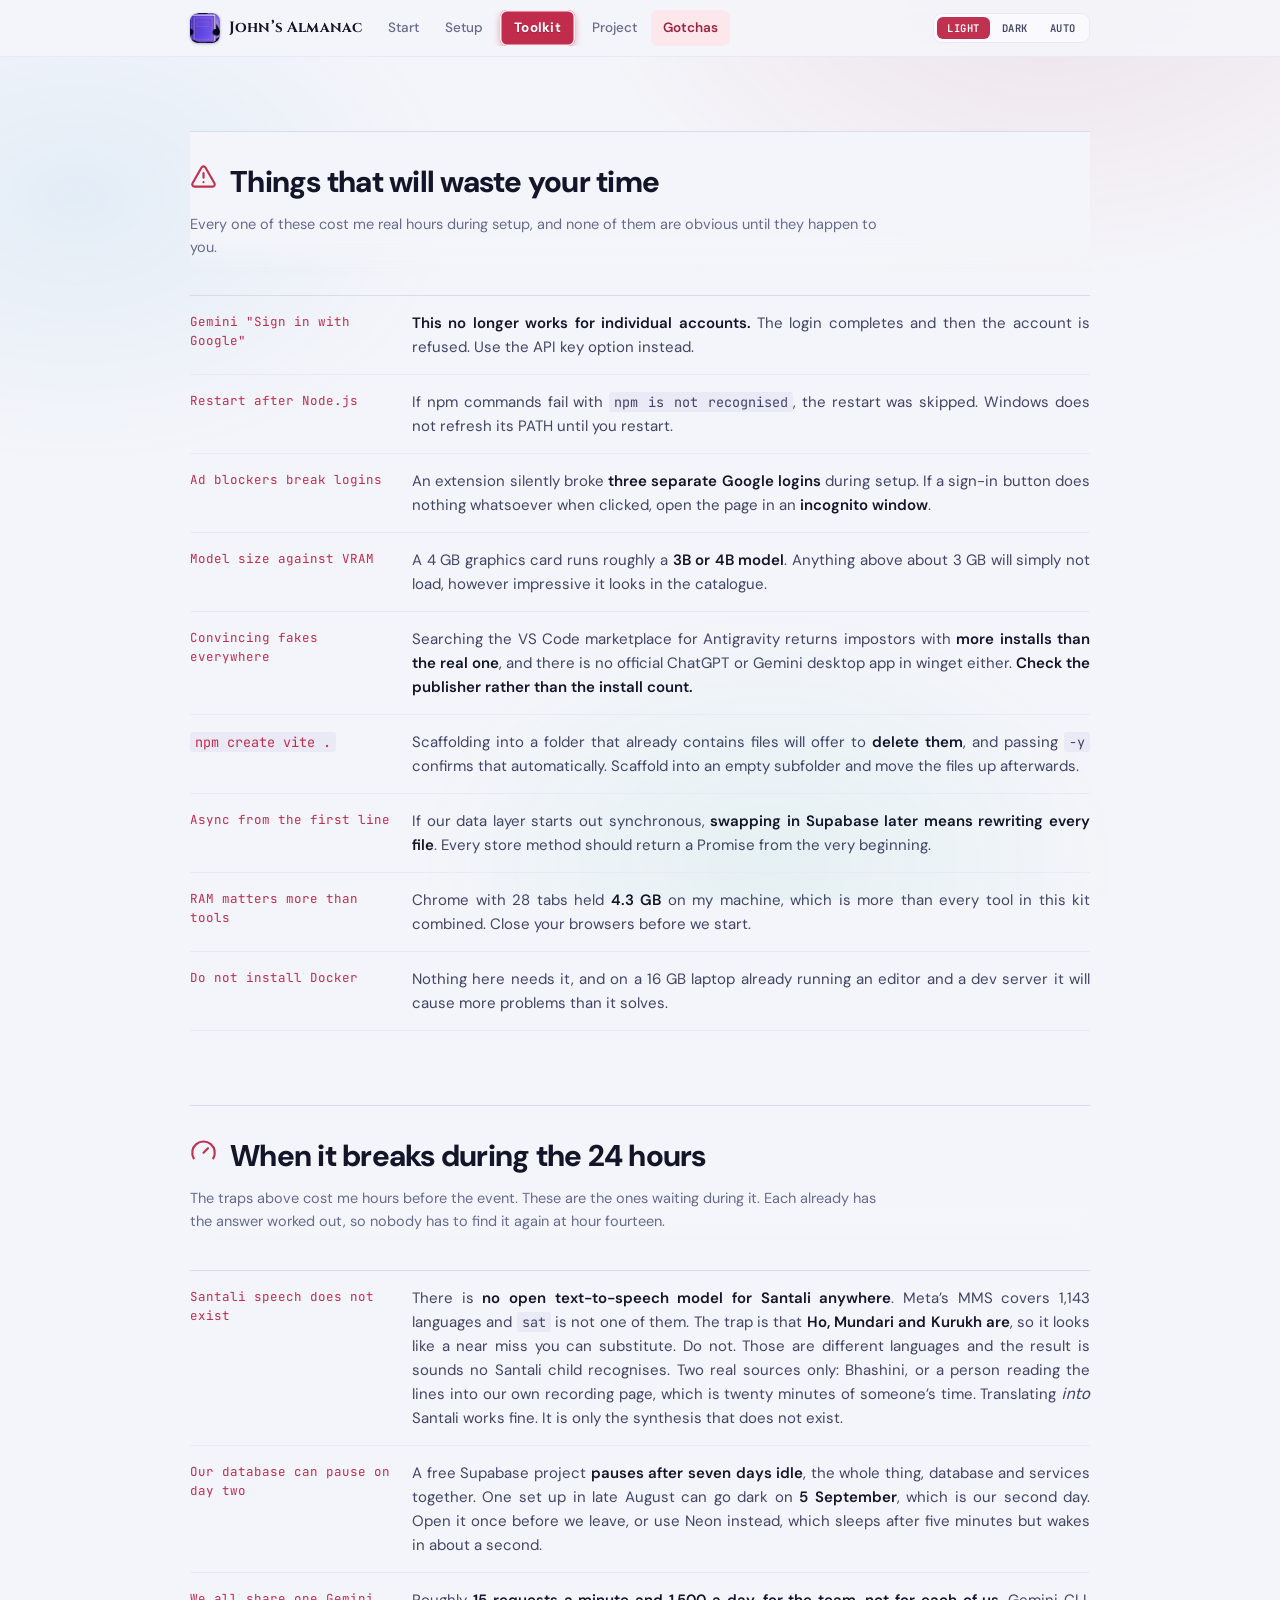
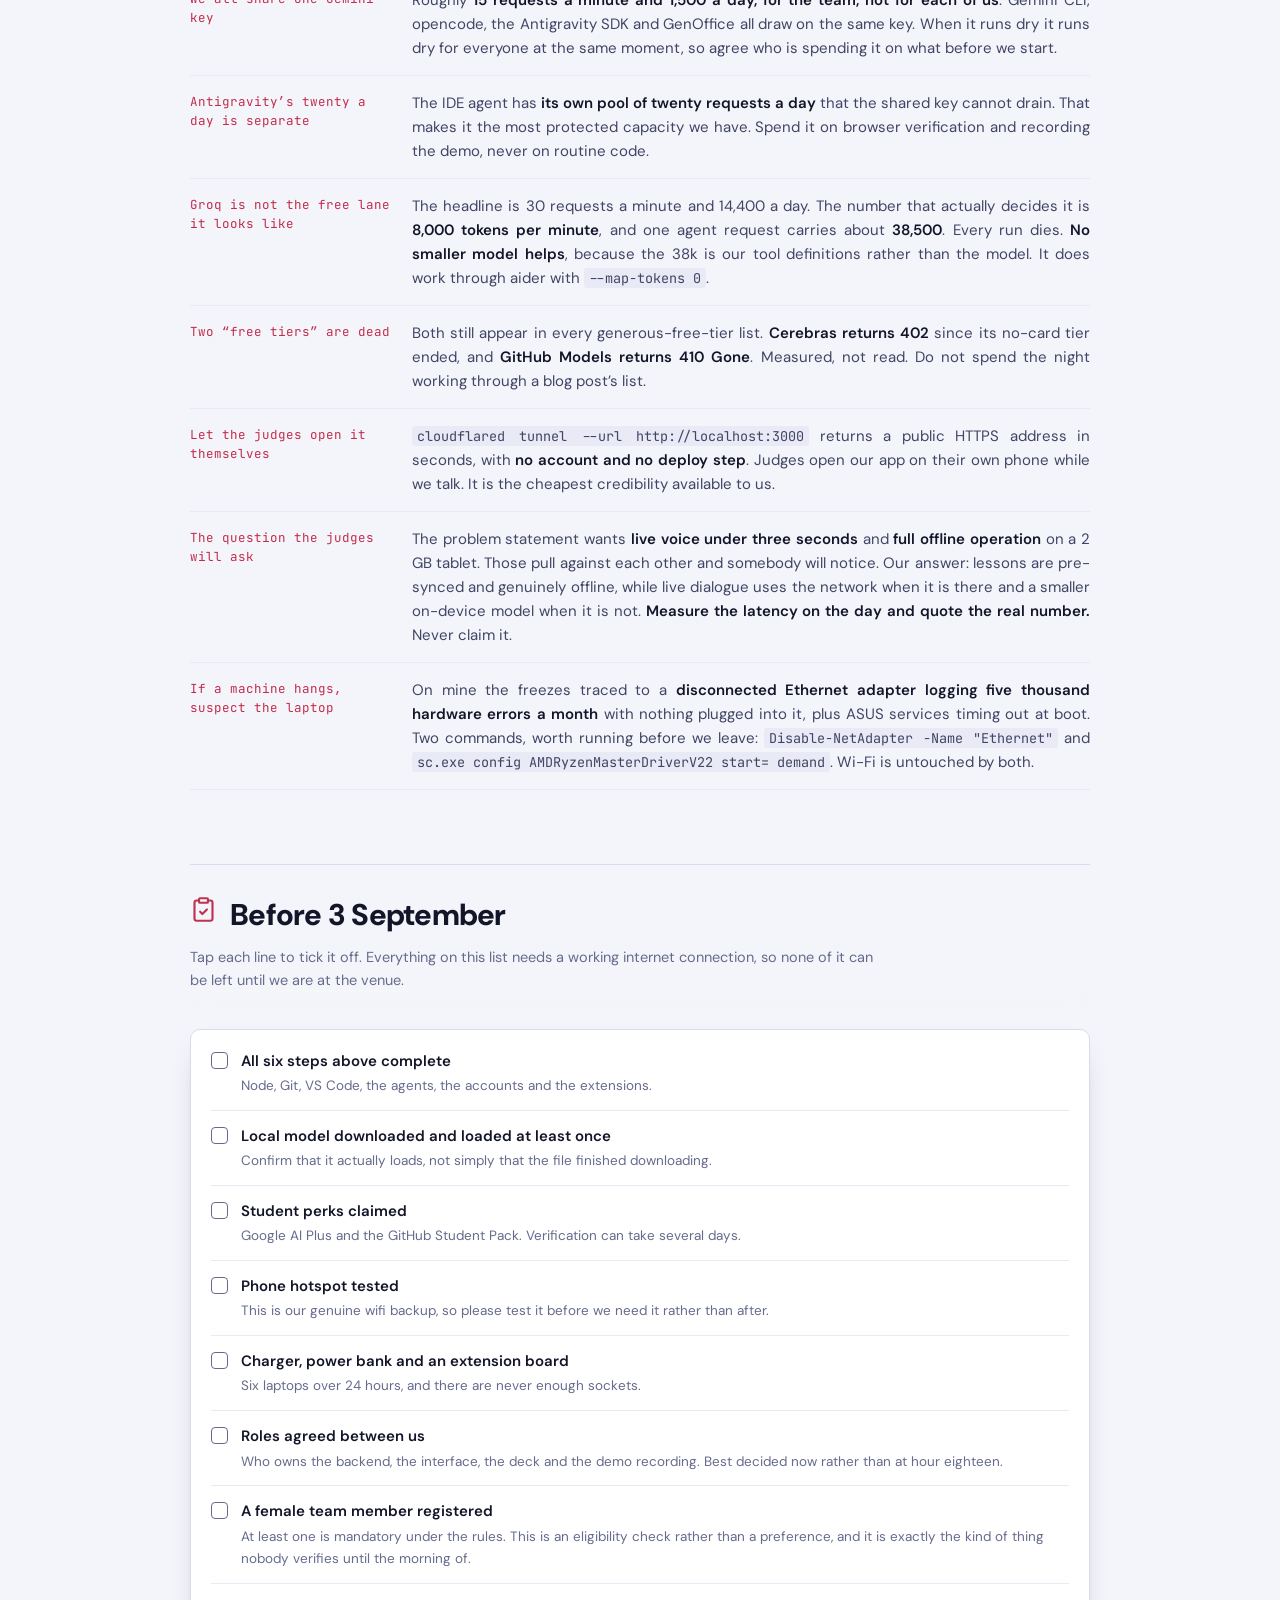
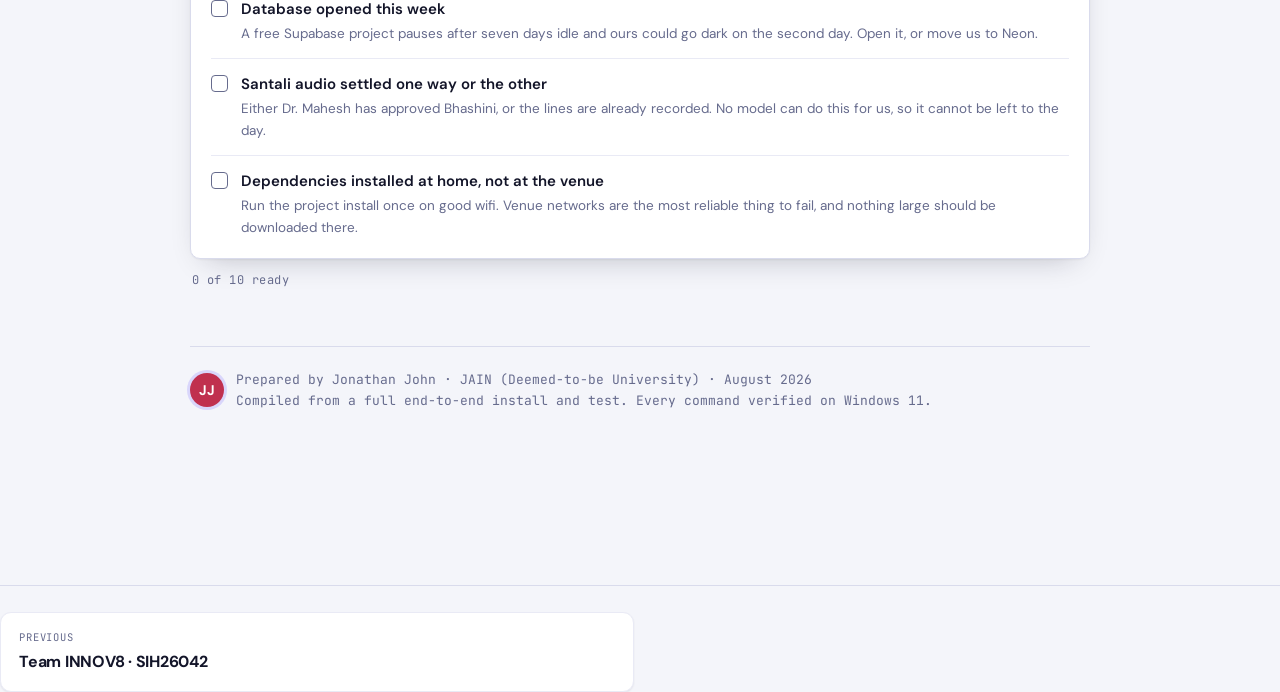
==== commit 80a89b96: "Rework the visual layer, and add what to do when it breaks Contrast - --ink-faint measured 4.05:1 on" ====
--- a/gotchas.html
+++ b/gotchas.html
@@ -29,8 +29,7 @@
 <link rel="preconnect" href="https://fonts.googleapis.com">
 <link rel="preconnect" href="https://fonts.gstatic.com" crossorigin>
 <link rel="stylesheet" href="https://fonts.googleapis.com/css2?family=Cinzel:wght@600;700&family=DM+Sans:ital,opsz,wght@0,9..40,300;0,9..40,400;0,9..40,500;0,9..40,600;0,9..40,700;1,9..40,400&family=JetBrains+Mono:wght@400;500;600&display=swap">
-<link rel="stylesheet" href="./assets/almanac.css?v=ed099316">
-<link rel="stylesheet" href="./assets/almanac.css?v=05f7f536">
+<link rel="stylesheet" href="./assets/almanac.css?v=95329a62">
 <style>
   /* The masthead backdrop is 100vw, which counts the scrollbar, so
      without this the page scrolls sideways by the scrollbar width. */
@@ -50,8 +49,9 @@
 <body>
 
 <svg width="0" height="0" style="position:absolute" aria-hidden="true"><defs>
-  <symbol id="s-trap" viewBox="0 0 24 24"><path d="M9.4 4.6a3 3 0 0 1 5.2 0l7 12.2a3 3 0 0 1-2.6 4.5H5a3 3 0 0 1-2.6-4.5Z" fill="none" stroke="currentColor" stroke-width="1.8" stroke-linejoin="round"/><path d="M12 9.4v4.4M12 17.2v.1" fill="none" stroke="currentColor" stroke-width="2" stroke-linecap="round"/></symbol>
-  <symbol id="s-clip" viewBox="0 0 24 24"><rect x="4.6" y="4" width="14.8" height="17" rx="2" fill="none" stroke="currentColor" stroke-width="1.8"/><rect x="8.8" y="1.9" width="6.4" height="4.2" rx="1.4" fill="none" stroke="currentColor" stroke-width="1.8"/><path d="m8.8 13 2.3 2.3 4.1-4.6" fill="none" stroke="currentColor" stroke-width="1.9" stroke-linecap="round" stroke-linejoin="round"/></symbol>
+  <symbol id="s-trap" viewBox="0 0 24 24"><g fill="none" stroke="currentColor" stroke-width="1.9" stroke-linecap="round" stroke-linejoin="round"><path d="m21.73 18-8-14a2 2 0 0 0-3.48 0l-8 14A2 2 0 0 0 4 21h16a2 2 0 0 0 1.73-3"/><path d="M12 9v4"/><path d="M12 17h.01"/></g></symbol>
+  <symbol id="s-gauge" viewBox="0 0 24 24"><g fill="none" stroke="currentColor" stroke-width="1.9" stroke-linecap="round" stroke-linejoin="round"><path d="m12 14 4-4"/><path d="M3.34 19a10 10 0 1 1 17.32 0"/></g></symbol>
+  <symbol id="s-clip" viewBox="0 0 24 24"><g fill="none" stroke="currentColor" stroke-width="1.9" stroke-linecap="round" stroke-linejoin="round"><rect width="8" height="4" x="8" y="2" rx="1" ry="1"/><path d="M16 4h2a2 2 0 0 1 2 2v14a2 2 0 0 1-2 2H6a2 2 0 0 1-2-2V6a2 2 0 0 1 2-2h2"/><path d="m9 14 2 2 4-4"/></g></symbol>
 </defs></svg>
 
 <div class="topbar">
@@ -91,6 +91,24 @@
   </div>
 
 
+  <div class="shead" id="venue">
+    <h2><svg class="sico"><use href="#s-gauge"/></svg> When it breaks during the 24 hours</h2>
+    <p>The traps above cost me hours before the event. These are the ones waiting during it. Each already has the answer worked out, so nobody has to find it again at hour fourteen.</p>
+  </div>
+
+  <div class="gotchas">
+    <div class="gotcha"><div class="gk">Santali speech does not exist</div><div class="gv">There is <b>no open text-to-speech model for Santali anywhere</b>. Meta&rsquo;s MMS covers 1,143 languages and <code>sat</code> is not one of them. The trap is that <b>Ho, Mundari and Kurukh are</b>, so it looks like a near miss you can substitute. Do not. Those are different languages and the result is sounds no Santali child recognises. Two real sources only: Bhashini, or a person reading the lines into our own recording page, which is twenty minutes of someone&rsquo;s time. Translating <i>into</i> Santali works fine. It is only the synthesis that does not exist.</div></div>
+    <div class="gotcha"><div class="gk">Our database can pause on day two</div><div class="gv">A free Supabase project <b>pauses after seven days idle</b>, the whole thing, database and services together. One set up in late August can go dark on <b>5 September</b>, which is our second day. Open it once before we leave, or use Neon instead, which sleeps after five minutes but wakes in about a second.</div></div>
+    <div class="gotcha"><div class="gk">We all share one Gemini key</div><div class="gv">Roughly <b>15 requests a minute and 1,500 a day, for the team, not for each of us</b>. Gemini CLI, opencode, the Antigravity SDK and GenOffice all draw on the same key. When it runs dry it runs dry for everyone at the same moment, so agree who is spending it on what before we start.</div></div>
+    <div class="gotcha"><div class="gk">Antigravity&rsquo;s twenty a day is separate</div><div class="gv">The IDE agent has <b>its own pool of twenty requests a day</b> that the shared key cannot drain. That makes it the most protected capacity we have. Spend it on browser verification and recording the demo, never on routine code.</div></div>
+    <div class="gotcha"><div class="gk">Groq is not the free lane it looks like</div><div class="gv">The headline is 30 requests a minute and 14,400 a day. The number that actually decides it is <b>8,000 tokens per minute</b>, and one agent request carries about <b>38,500</b>. Every run dies. <b>No smaller model helps</b>, because the 38k is our tool definitions rather than the model. It does work through aider with <code>--map-tokens 0</code>.</div></div>
+    <div class="gotcha"><div class="gk">Two &ldquo;free tiers&rdquo; are dead</div><div class="gv">Both still appear in every generous-free-tier list. <b>Cerebras returns 402</b> since its no-card tier ended, and <b>GitHub Models returns 410 Gone</b>. Measured, not read. Do not spend the night working through a blog post&rsquo;s list.</div></div>
+    <div class="gotcha"><div class="gk">Let the judges open it themselves</div><div class="gv"><code>cloudflared tunnel --url http://localhost:3000</code> returns a public HTTPS address in seconds, with <b>no account and no deploy step</b>. Judges open our app on their own phone while we talk. It is the cheapest credibility available to us.</div></div>
+    <div class="gotcha"><div class="gk">The question the judges will ask</div><div class="gv">The problem statement wants <b>live voice under three seconds</b> and <b>full offline operation</b> on a 2 GB tablet. Those pull against each other and somebody will notice. Our answer: lessons are pre-synced and genuinely offline, while live dialogue uses the network when it is there and a smaller on-device model when it is not. <b>Measure the latency on the day and quote the real number.</b> Never claim it.</div></div>
+    <div class="gotcha"><div class="gk">If a machine hangs, suspect the laptop</div><div class="gv">On mine the freezes traced to a <b>disconnected Ethernet adapter logging five thousand hardware errors a month</b> with nothing plugged into it, plus ASUS services timing out at boot. Two commands, worth running before we leave: <code>Disable-NetAdapter -Name &quot;Ethernet&quot;</code> and <code>sc.exe config AMDRyzenMasterDriverV22 start= demand</code>. Wi-Fi is untouched by both.</div></div>
+  </div>
+
+
 
   <div class="shead" id="checklist">
     <h2><svg class="sico"><use href="#s-clip"/></svg> Before 3 September</h2>
@@ -104,7 +122,13 @@
     <div class="fitem" data-f="4"><span class="fbox">✓</span><span class="flabel"><b>Phone hotspot tested</b><span class="why">This is our genuine wifi backup, so please test it before we need it rather than after.</span></span></div>
     <div class="fitem" data-f="5"><span class="fbox">✓</span><span class="flabel"><b>Charger, power bank and an extension board</b><span class="why">Six laptops over 24 hours, and there are never enough sockets.</span></span></div>
     <div class="fitem" data-f="6"><span class="fbox">✓</span><span class="flabel"><b>Roles agreed between us</b><span class="why">Who owns the backend, the interface, the deck and the demo recording. Best decided now rather than at hour eighteen.</span></span></div>
-  </div>
+    <div class="fitem" data-f="7"><span class="fbox">&#10003;</span><span class="flabel"><b>A female team member registered</b><span class="why">At least one is mandatory under the rules. This is an eligibility check rather than a preference, and it is exactly the kind of thing nobody verifies until the morning of.</span></span></div>
+    <div class="fitem" data-f="8"><span class="fbox">&#10003;</span><span class="flabel"><b>Database opened this week</b><span class="why">A free Supabase project pauses after seven days idle and ours could go dark on the second day. Open it, or move us to Neon.</span></span></div>
+    <div class="fitem" data-f="9"><span class="fbox">&#10003;</span><span class="flabel"><b>Santali audio settled one way or the other</b><span class="why">Either Dr. Mahesh has approved Bhashini, or the lines are already recorded. No model can do this for us, so it cannot be left to the day.</span></span></div>
+    <div class="fitem" data-f="10"><span class="fbox">&#10003;</span><span class="flabel"><b>Dependencies installed at home, not at the venue</b><span class="why">Run the project install once on good wifi. Venue networks are the most reliable thing to fail, and nothing large should be downloaded there.</span></span></div>
+  </div>
+
+  <p class="fcount"><span id="finalCount"></span></p>
 
   <div class="foot">
     <span class="avatar">JJ</span>
@@ -569,5 +593,44 @@
 
 
 </script>
+
+<script>
+/* The ticked state was already styled but nothing ever set it, so the
+   "tap each line to tick it off" instruction did nothing at all. Each
+   person's answers are remembered on their own machine only. */
+(function () {
+  var list = document.getElementById('finalList');
+  if (!list) return;
+  var KEY = 'almanac-final', out = document.getElementById('finalCount');
+  var items = [].slice.call(list.querySelectorAll('.fitem'));
+  var state = {};
+  try { state = JSON.parse(localStorage.getItem(KEY) || '{}') || {}; } catch (e) {}
+  function paint() {
+    var done = 0;
+    items.forEach(function (el) {
+      var on = !!state[el.getAttribute('data-f')];
+      if (on) done++;
+      el.setAttribute('data-on', on ? '1' : '0');
+      el.setAttribute('aria-pressed', on ? 'true' : 'false');
+    });
+    if (out) out.textContent = done + ' of ' + items.length + ' ready';
+  }
+  items.forEach(function (el) {
+    el.setAttribute('role', 'button');
+    el.setAttribute('tabindex', '0');
+    el.addEventListener('click', function () {
+      var k = el.getAttribute('data-f');
+      state[k] = !state[k];
+      try { localStorage.setItem(KEY, JSON.stringify(state)); } catch (e) {}
+      paint();
+    });
+    el.addEventListener('keydown', function (ev) {
+      if (ev.key === 'Enter' || ev.key === ' ') { ev.preventDefault(); el.click(); }
+    });
+  });
+  paint();
+})();
+</script>
+
 </body>
 </html>
--- a/assets/almanac.css
+++ b/assets/almanac.css
@@ -1,13 +1,20 @@
 
   :root {
     --paper:#F4F5FA; --card:#FFFFFF; --raise:#FAFAFE;
-    --ink:#131529; --ink-soft:#414565; --ink-faint:#71769A;
+    --ink:#131529; --ink-soft:#414565; --ink-faint:#666B8D;
     --rule:#D9DBEC; --rule-soft:#E9EAF5;
     --accent:#4B36D9; --accent-ink:#3524AB; --accent-wash:#EAE6FC;
     --req:#C22C4C; --req-wash:#FBE9ED;
     --ok:#147F5C; --ok-wash:#E2F2EC;
     --term-bg:#111528; --term-ink:#DCDDF2; --term-pre:#9E8CFF;
     --mono-mark:#131529;
+    /* Chips paint their lettering on a token ground. Those grounds invert
+       in dark mode, so the lettering has to invert with them, and a
+       hardcoded #fff cannot. */
+    --on-accent:#FFFFFF; --on-ok:#FFFFFF;
+    /* A sign stays a sign in both themes: fixed signal red, white
+       letters, never the pale dark-mode --req. */
+    --sign-bg:#C22C4C; --sign-ink:#FFFFFF;
     --shadow-sm:0 1px 2px rgba(19,21,41,.07);
     --shadow:0 1px 2px rgba(19,21,41,.05), 0 12px 30px -16px rgba(19,21,41,.30);
     --f-display:'DM Sans','Helvetica Neue',Arial,sans-serif;
@@ -24,6 +31,8 @@
       --ok:#5FC5A0; --ok-wash:#12291F;
       --term-bg:#080A18; --term-ink:#D6D8EE; --term-pre:#A594FF;
       --mono-mark:#EDEEF8;
+      --on-accent:#131529; --on-ok:#131529;
+      --sign-bg:#CE3453; --sign-ink:#FFFFFF;
       --shadow-sm:0 1px 2px rgba(0,0,0,.5);
       --shadow:0 1px 2px rgba(0,0,0,.5), 0 12px 30px -16px rgba(0,0,0,.8);
     }
@@ -37,6 +46,8 @@
     --ok:#5FC5A0; --ok-wash:#12291F;
     --term-bg:#080A18; --term-ink:#D6D8EE; --term-pre:#A594FF;
     --mono-mark:#EDEEF8;
+      --on-accent:#131529; --on-ok:#131529;
+      --sign-bg:#CE3453; --sign-ink:#FFFFFF;
     --shadow-sm:0 1px 2px rgba(0,0,0,.5);
     --shadow:0 1px 2px rgba(0,0,0,.5), 0 12px 30px -16px rgba(0,0,0,.8);
   }
@@ -462,7 +473,7 @@
     letter-spacing:-.038em; margin:0 0 20px; text-wrap:balance; color:#fff;
   }
   .byline { display:flex; align-items:center; gap:10px; margin:0 0 22px; }
-  .avatar { width:34px; height:34px; border-radius:99px; background:var(--accent); color:#fff;
+  .avatar { width:34px; height:34px; border-radius:99px; background:var(--accent); color:var(--on-accent);
             font-family:var(--f-display); font-weight:700; font-size:14px; display:grid; place-items:center; }
   .byline-t { font-size:14.5px; color:#A9AECF; }
   .byline-t b { color:#fff; font-weight:600; }
@@ -539,7 +550,7 @@
               color:var(--accent-ink); border:1.5px solid var(--accent);
               font-family:var(--f-display); font-weight:800; font-size:19px; display:grid; place-items:center;
               transition:background .25s, color .25s, border-color .25s; }
-  .step[data-done="1"] .step-num { background:var(--ok); color:#fff; border-color:var(--ok); }
+  .step[data-done="1"] .step-num { background:var(--ok); color:var(--on-ok); border-color:var(--ok); }
   .step-title { display:block; font-family:var(--f-display); font-weight:700; font-size:19px;
                  letter-spacing:-.015em; }
   .step-sub { display:block; font-size:14px; color:var(--ink-faint); margin-top:2px; line-height:1.55; }
@@ -584,7 +595,7 @@
           cursor:pointer; transition:background .18s,color .18s; }
   .copy:hover { background:rgba(255,255,255,.15); color:#fff; }
   .copy:focus-visible { outline:2px solid var(--accent); outline-offset:-3px; }
-  .copy[data-copied="1"] { background:var(--ok); color:#fff; }
+  .copy[data-copied="1"] { background:var(--ok); color:var(--on-ok); }
 
   .note { display:flex; gap:11px; padding:13px 15px; border-radius:6px; font-size:14.5px;
           margin:13px 0; line-height:1.55; align-items:flex-start; }
@@ -629,7 +640,7 @@
   .donebtn[data-on="1"] { background:var(--ok-wash); border-color:var(--ok); color:var(--ok); font-weight:600; }
   .tick { width:17px; height:17px; border:1.5px solid currentColor; border-radius:4px; display:grid;
           place-items:center; font-size:11px; line-height:1; }
-  .donebtn[data-on="1"] .tick { background:var(--ok); border-color:var(--ok); color:#fff; }
+  .donebtn[data-on="1"] .tick { background:var(--ok); border-color:var(--ok); color:var(--on-ok); }
 
   .grid { display:grid; gap:13px; }
   .grid > * { min-width:0; }
@@ -711,7 +722,7 @@
   .fitem:last-child { border-bottom:0; }
   .fbox { width:17px; height:17px; border:1.5px solid var(--ink-faint); border-radius:4px; flex-shrink:0;
           margin-top:3px; display:grid; place-items:center; font-size:11px; color:transparent; transition:all .18s; }
-  .fitem[data-on="1"] .fbox { background:var(--ok); border-color:var(--ok); color:#fff; }
+  .fitem[data-on="1"] .fbox { background:var(--ok); border-color:var(--ok); color:var(--on-ok); }
   .fitem[data-on="1"] .flabel { color:var(--ink-faint); text-decoration:line-through; }
   .flabel b { font-weight:600; }
   .flabel .why { display:block; color:var(--ink-faint); font-size:13.5px; margin-top:2px; text-decoration:none; }
@@ -826,7 +837,7 @@
                    background:transparent; color:var(--ink-soft); line-height:1;
                    transition:background .16s ease, color .16s ease; }
   .themer button:hover { color:var(--ink); }
-  .themer button[aria-pressed="true"] { background:var(--accent); color:#fff; }
+  .themer button[aria-pressed="true"] { background:var(--accent); color:var(--on-accent); }
 
   /* Nav scrolls sideways rather than wrapping onto a second line. */
   .nav { flex:1 1 auto; min-width:0; display:flex; gap:2px; flex-wrap:nowrap;
@@ -953,8 +964,8 @@
   }
   .readfirst-tag {
     flex:0 0 auto; font-family:var(--f-mono); font-size:10.5px; font-weight:700;
-    letter-spacing:.09em; text-transform:uppercase; color:#fff;
-    background:var(--req); border-radius:6px; padding:5px 9px; margin-top:2px;
+    letter-spacing:.09em; text-transform:uppercase; color:var(--sign-ink);
+    background:var(--sign-bg); border-radius:6px; padding:5px 9px; margin-top:2px;
     white-space:nowrap;
   }
   .readfirst b { display:block; font-size:16px; color:var(--ink); margin-bottom:4px; }
@@ -966,7 +977,7 @@
   .flag {
     font-style:normal; font-family:var(--f-mono); font-size:9.5px; font-weight:700;
     letter-spacing:.08em; text-transform:uppercase;
-    color:#fff; background:var(--req); border-radius:5px;
+    color:var(--sign-ink); background:var(--sign-bg); border-radius:5px;
     padding:2px 6px; margin-left:8px; vertical-align:2px; white-space:nowrap;
   }
   .tile:has(.flag) { border-color:color-mix(in srgb, var(--req) 45%, transparent); }
@@ -991,8 +1002,8 @@
   .sign-face { position:relative; flex:0 0 auto; width:82px; height:82px; display:grid;
                place-items:center; filter:drop-shadow(0 3px 8px rgba(160,20,45,.35)); }
   .sign-face svg { position:absolute; inset:0; width:100%; height:100%; }
-  .sign-face polygon { fill:var(--req); stroke:#fff; stroke-width:5; }
-  .sign-face b { position:relative; color:#fff; font-family:var(--f-display);
+  .sign-face polygon { fill:var(--sign-bg); stroke:var(--sign-ink); stroke-width:5; }
+  .sign-face b { position:relative; color:var(--sign-ink); font-family:var(--f-display);
                  font-weight:700; font-size:14px; line-height:1.12; letter-spacing:.02em;
                  text-align:center; }
 
@@ -1022,16 +1033,143 @@
      white border held in from the edge, which is the detail that makes a
      real sign read as a sign rather than a coloured button. */
   .nav a[href*="toolkit"] {
-    background:var(--req); color:#fff; font-weight:700;
+    background:var(--sign-bg); color:var(--sign-ink); font-weight:700;
     letter-spacing:.02em; border-radius:7px; padding:7px 14px; margin:0 3px;
     box-shadow:inset 0 0 0 1.5px rgba(255,255,255,.92),
-               0 2px 9px -2px color-mix(in srgb, var(--req) 70%, transparent);
+               0 2px 9px -2px color-mix(in srgb, var(--sign-bg) 70%, transparent);
     text-shadow:0 1px 1px rgba(0,0,0,.20);
   }
   .nav a[href*="toolkit"]:hover {
-    background:color-mix(in srgb, var(--req) 86%, #000); color:#fff;
+    background:color-mix(in srgb, var(--sign-bg) 86%, #000); color:var(--sign-ink);
   }
   .nav a[href*="toolkit"][aria-current="page"] {
-    background:color-mix(in srgb, var(--req) 92%, #000); color:#fff;
+    background:color-mix(in srgb, var(--sign-bg) 92%, #000); color:var(--sign-ink);
     box-shadow:inset 0 0 0 1.5px #fff;
   }
+
+  /* ============ Between the pages ====================================
+     Five pages that share a header, and until now every link between
+     them was a hard cut: white flash, header redrawn, scroll position
+     thrown away. Cross-document view transitions hand the browser both
+     pages at once so it can animate from one to the other.
+
+     The header is named, so it is recognised as the same element on
+     both sides and simply stays where it is while the body travels.
+     Everything else is the root snapshot, which lifts out and settles
+     back in. Browsers without support navigate exactly as before. */
+  @view-transition { navigation: auto; }
+
+  .topbar { view-transition-name: topbar; }
+  .mark   { view-transition-name: mark; }
+
+  ::view-transition-old(root) { animation: vt-leave .26s cubic-bezier(.4,0,1,1) both; }
+  ::view-transition-new(root) { animation: vt-enter .42s cubic-bezier(0,0,.2,1) both; }
+  @keyframes vt-leave { to   { opacity:0; transform:translateY(-10px) scale(.994); filter:blur(2px); } }
+  @keyframes vt-enter { from { opacity:0; transform:translateY(16px)  scale(.995); filter:blur(4px); } }
+
+  /* The header morphs rather than crossfades, so the active nav pill
+     travels to its new link instead of blinking there. */
+  ::view-transition-group(topbar) { animation-duration:.36s;
+    animation-timing-function:cubic-bezier(.2,.7,.3,1); }
+
+  /* ---- How far through the page you are ------------------------------
+     A hairline under the header that fills as you scroll. Tied to scroll
+     POSITION, so it is honest: it tracks the document rather than
+     guessing from a timer, and it runs backwards when you scroll back.
+     No script, no listener, nothing to keep in sync. */
+  @supports (animation-timeline: scroll()) {
+    .topbar::after {
+      content:''; position:absolute; left:0; right:0; bottom:-1px; height:2px;
+      background:linear-gradient(90deg, var(--accent), var(--aur-2) 55%, var(--aur-3));
+      transform:scaleX(0); transform-origin:0 50%; pointer-events:none;
+      animation:readrail linear both;
+      animation-timeline:scroll(root block);
+    }
+    @keyframes readrail { to { transform:scaleX(1); } }
+  }
+
+  /* ---- The seven stages, drawn as you reach them ---------------------
+     The day is a sequence, so it should look like one. A rail runs down
+     behind the cards, visible only in the gaps between them, and fills
+     from the top as the section passes. Each number lights up as its own
+     card reaches reading position, so the page marks your progress
+     through the day rather than showing all seven at equal weight. */
+  .flow { position:relative; }
+  .flow::before, .flow::after {
+    content:''; position:absolute; left:31px; top:6px; bottom:6px; width:2px;
+    border-radius:2px; z-index:0; pointer-events:none;
+  }
+  .flow::before { background:var(--rule-soft); }
+  .flow::after  { background:linear-gradient(180deg, var(--accent), var(--aur-3));
+                  transform:scaleY(0); transform-origin:50% 0; }
+  .fstep { position:relative; z-index:1; }
+  .fn { transition:background .4s ease, color .4s ease, box-shadow .4s ease; }
+
+  @supports (animation-timeline: view()) {
+    .flow::after {
+      animation:railfill linear both;
+      animation-timeline:view();
+      animation-range:cover 8% cover 72%;
+    }
+    @keyframes railfill { to { transform:scaleY(1); } }
+
+    .fstep .fn {
+      animation:fnlight linear both;
+      animation-timeline:view();
+      animation-range:entry 62% cover 42%;
+    }
+    @keyframes fnlight {
+      to { background:var(--accent); color:var(--on-accent);
+           box-shadow:0 0 0 4px color-mix(in srgb, var(--accent) 16%, transparent); }
+    }
+  }
+
+  /* Phones keep the rail but not the drawing of it, matching the rule
+     that nothing on a touchscreen moves with the scroll. */
+  @media (max-width:760px) {
+    .flow::after { animation:none !important; transform:scaleY(1) !important; }
+    .fstep .fn  { animation:none !important; }
+  }
+
+  /* ---- A light running the edge of READ FIRST ------------------------
+     The block already says READ FIRST in red. A beam travelling its
+     border catches the eye in peripheral vision, which is where a
+     warning has to work, without adding anything else to read. The ring
+     is masked to the border itself, so it never touches the text. */
+  @property --beam { syntax:'<angle>'; inherits:false; initial-value:0deg; }
+
+  .readfirst { position:relative; }
+  .readfirst::after {
+    content:''; position:absolute; inset:0; border-radius:inherit;
+    padding:1.5px; pointer-events:none; z-index:1;
+    background:conic-gradient(from var(--beam),
+      transparent 0deg, transparent 296deg,
+      color-mix(in srgb, var(--sign-bg) 55%, transparent) 330deg,
+      var(--sign-ink) 352deg,
+      color-mix(in srgb, var(--sign-bg) 55%, transparent) 358deg,
+      transparent 360deg);
+            mask:linear-gradient(#000 0 0) content-box, linear-gradient(#000 0 0);
+            mask-composite:exclude;
+    -webkit-mask:linear-gradient(#000 0 0) content-box, linear-gradient(#000 0 0);
+    -webkit-mask-composite:xor;
+    animation:beam 5.5s linear infinite;
+  }
+  @keyframes beam { to { --beam:360deg; } }
+
+  /* Motion off means all of it off, the new pieces included. */
+  @media (prefers-reduced-motion:reduce) {
+    ::view-transition-old(root), ::view-transition-new(root) { animation:none !important; }
+    ::view-transition-group(topbar) { animation-duration:0s; }
+    .topbar::after   { display:none; }
+    .flow::after     { animation:none; transform:scaleY(1); }
+    .fstep .fn       { animation:none; transition:none; }
+    .readfirst::after{ animation:none; opacity:0; }
+  }
+
+  /* Progress under the departure checklist, and the affordance that says
+     the rows are tappable - the ticked state was styled long before
+     anything could actually set it. */
+  .fcount { margin:12px 2px 0; font-family:var(--f-mono); font-size:12px; letter-spacing:.04em;
+            color:var(--ink-faint); font-variant-numeric:tabular-nums; }
+  .fitem { cursor:pointer; }
+  .fitem:focus-visible { outline:2px solid var(--accent); outline-offset:2px; border-radius:6px; }
